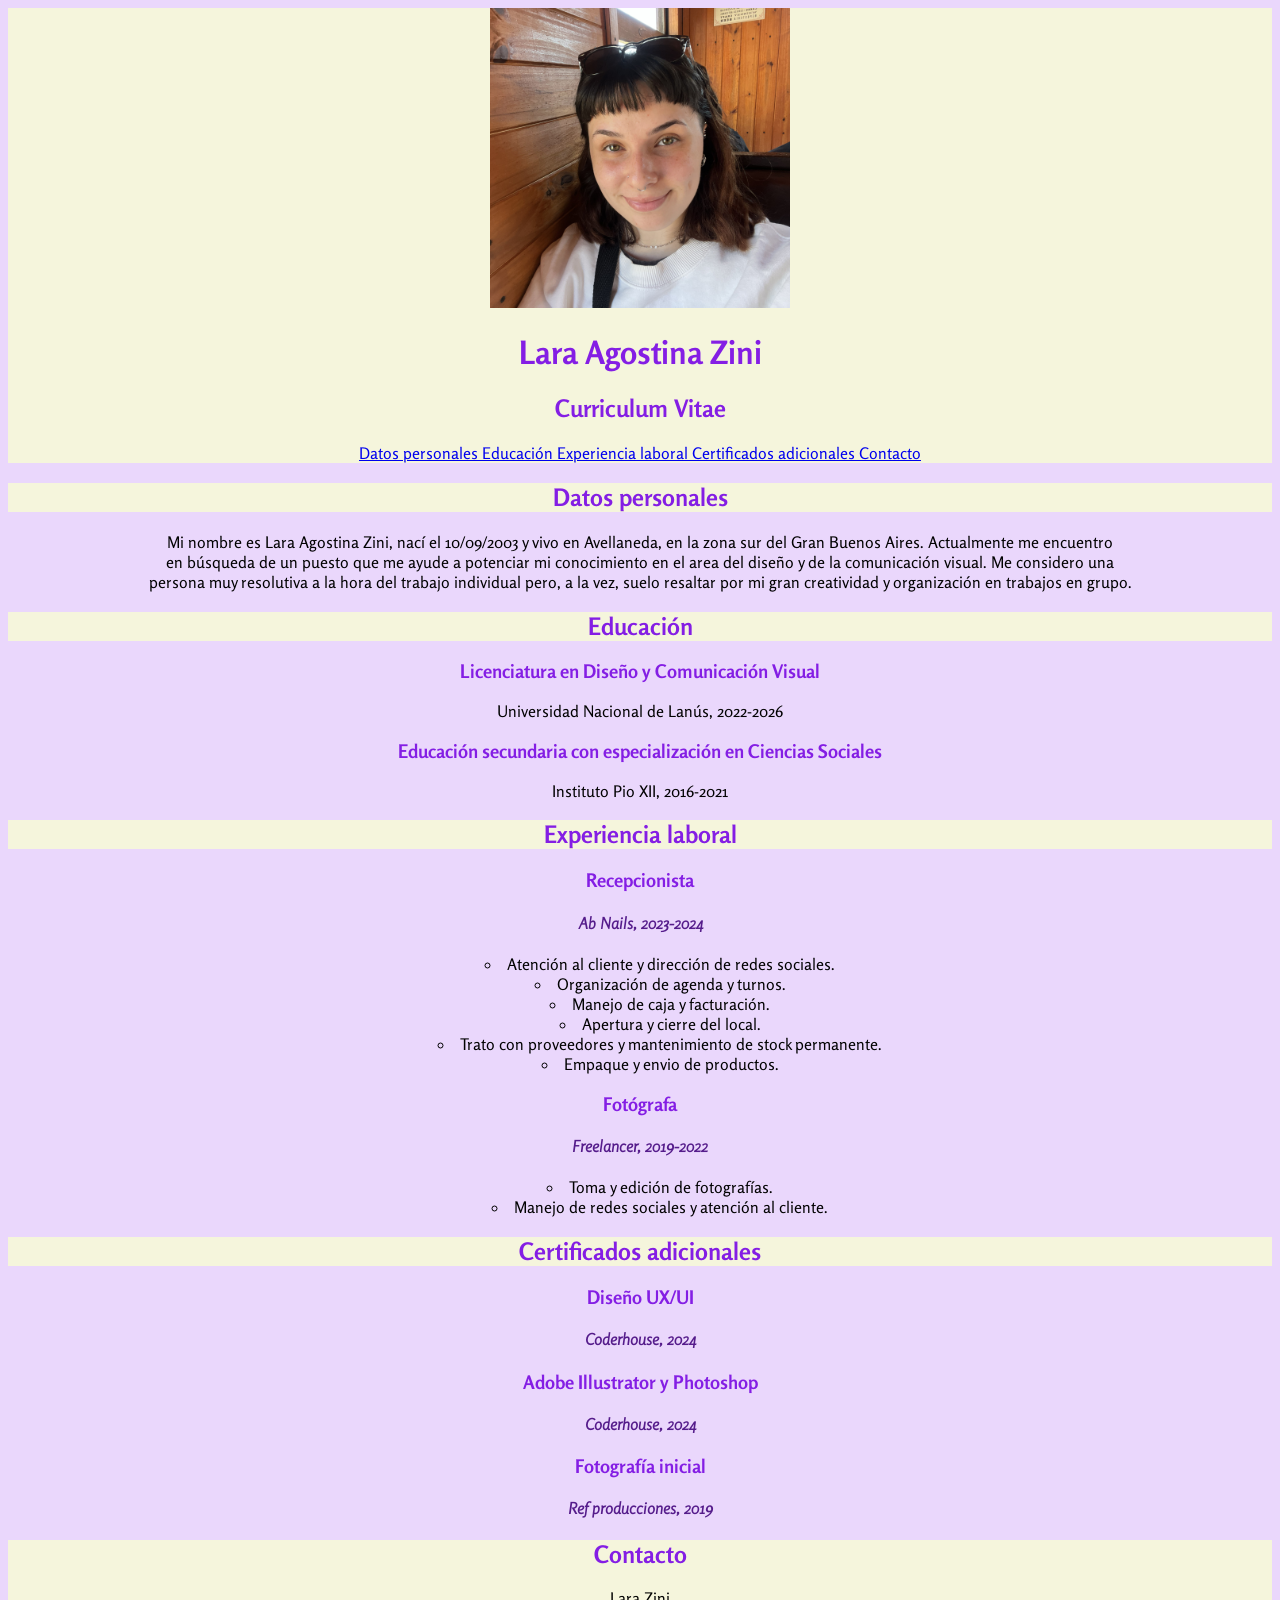
==== index.html @ 2034c4ea "prueba" ====
<!DOCTYPE html>
<html>

<head>
    <meta charset="utf-8" />
    <link href="estilos.css" rel="stylesheet">
    <title>ZiniLara_CV</title>
</head>

<body>
    <header>
        <img src="img/larazini-cv.jpg" alt="foto de Lara Zini" width="300" height="300" />
        <h1> Lara Agostina Zini </h1>
        <h2>Curriculum Vitae</h2>
        <nav>
            <a href="#"> Datos personales </a>
            <a href="#"> Educación </a>
            <a href="#"> Experiencia laboral </a>
            <a href="#"> Certificados adicionales </a>
            <a href="#"> Contacto </a>
        </nav>
    </header>

    <main>
        <section>
            <h2> Datos personales </h2>
            <p> Mi nombre es Lara Agostina Zini, nací el 10/09/2003 y vivo en Avellaneda, en la zona sur del Gran Buenos
                Aires. Actualmente me encuentro en búsqueda de un puesto que me ayude a potenciar mi conocimiento en el
                area del diseño y de la comunicación visual. Me considero una persona muy resolutiva a la hora del
                trabajo individual pero, a la vez, suelo resaltar por mi gran creatividad y organización en trabajos en
                grupo. </p>
        </section>

        <section>
            <h2> Educación </h2>
            <article>
                <h3> Licenciatura en Diseño y Comunicación Visual </h3>
                <p> Universidad Nacional de Lanús, 2022-2026 </p>
            </article>
            <article>
                <h3> Educación secundaria con especialización en Ciencias Sociales </h3>
                <p> Instituto Pio XII, 2016-2021 </p>
            </article>
        </section>

        <section>
            <h2> Experiencia laboral </h2>
            <article>
                <h3> Recepcionista </h3>
                <h4> Ab Nails, 2023-2024 </h4>
                <ul>
                    <li> Atención al cliente y dirección de redes sociales. </li>
                    <li> Organización de agenda y turnos.</li>
                    <li> Manejo de caja y facturación.</li>
                    <li>Apertura y cierre del local.</li>
                    <li>Trato con proveedores y mantenimiento de stock permanente.</li>
                    <li>Empaque y envio de productos.</li>
                </ul>
            </article>

            <article>
                <h3> Fotógrafa </h3>
                <h4> Freelancer, 2019-2022 </h4>
                <ul>
                    <li> Toma y edición de fotografías. </li>
                    <li> Manejo de redes sociales y atención al cliente. </li>
                </ul>
            </article>
        </section>
        <section>
            <h2>Certificados adicionales</h2>
            <article>
                <h3> Diseño UX/UI</h3>
                <h4>Coderhouse, 2024</h4>
            </article>
            <article>
                <h3>Adobe Illustrator y Photoshop</h3>
                <h4>Coderhouse, 2024</h4>
            </article>
            <article>
                <h3>Fotografía inicial</h3>
                <h4>Ref producciones, 2019</h4>
            </article>
        </section>
    </main>

    <footer>
        <h2> Contacto </h2>
        <p> Lara Zini </p>
    </footer>
</body>

</html>
---- estilos.css ----
@charset "utf-8";
/*css document*/

/*AJUSTES GENERALES*/
@font-face {
	font-family: 'rosario-reg';
    src: url(fonts/Rosario-Regular.otf);
    format: (otf);
    font-weight: normal;
    font-style: normal;
}

@font-face {
    font-family: 'rosario-bold';
    src: url(fonts/Rosario-Bold.otf);
    font-weight: bold;
    font-style: normal;
}

@font-face {
    font-family: 'rosario-lightitalic';
    src: url(fonts/Rosario-LightItalic.otf);
    font-weight: lighter;
    font-style: italic;
}

/*CARACTERISTICAS*/
body {
    background-color: rgb(234, 215, 252);
    font-family:'rosario-reg', sans-serif;
    text-align: center;
    text-wrap: balance;
    color:rgb(2, 2, 2);
}
h1, h2, h3{
    font-family: 'rosario-bold', sans-serif;
    color: rgb(132, 30, 228);
}

h4{
    font-family: 'rosario-lightitalic';
    color:rgb(85, 28, 139);
}

ul{list-style:circle;
    list-style-position:inside;
}

header, footer,h1,h2{
    background-color: beige;
}
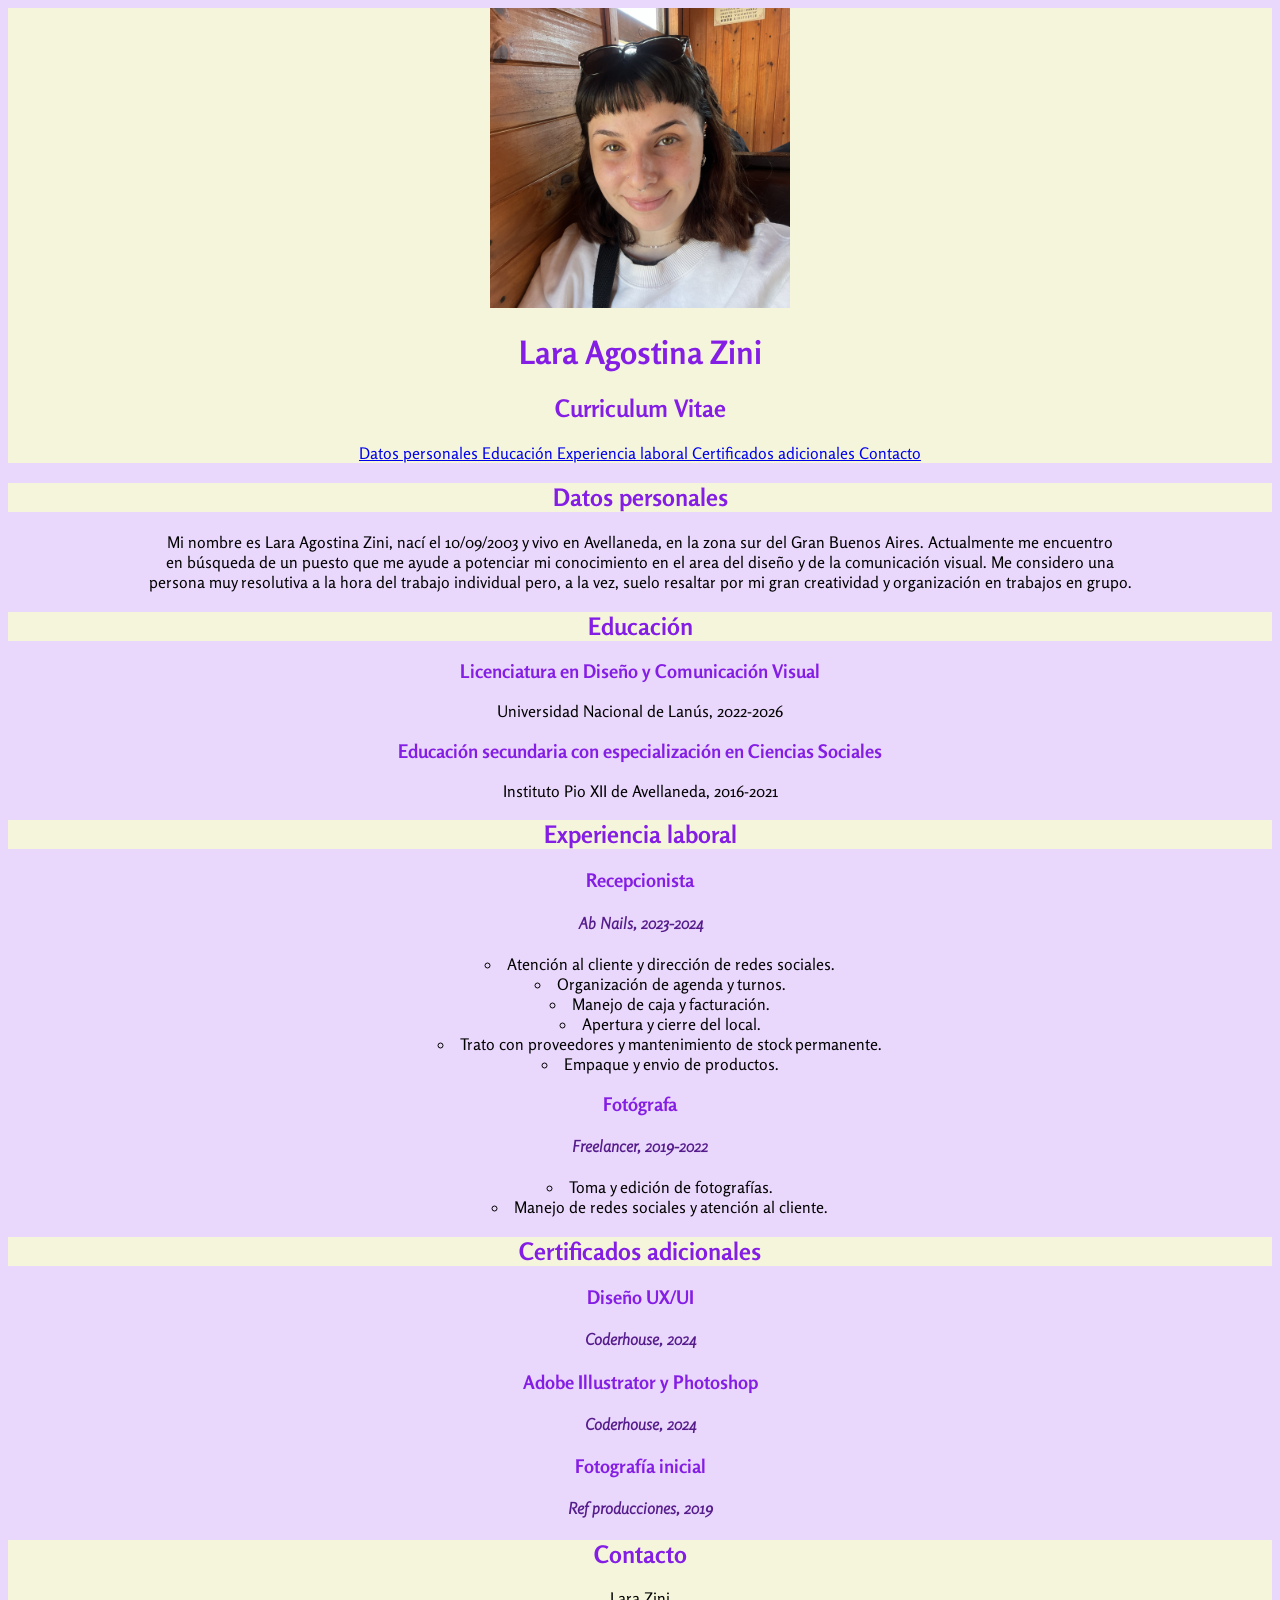
==== commit 4226dc82: "nombre de colegio" ====
--- a/index.html
+++ b/index.html
@@ -39,7 +39,7 @@
             </article>
             <article>
                 <h3> Educación secundaria con especialización en Ciencias Sociales </h3>
-                <p> Instituto Pio XII, 2016-2021 </p>
+                <p> Instituto Pio XII de Avellaneda, 2016-2021 </p>
             </article>
         </section>
 
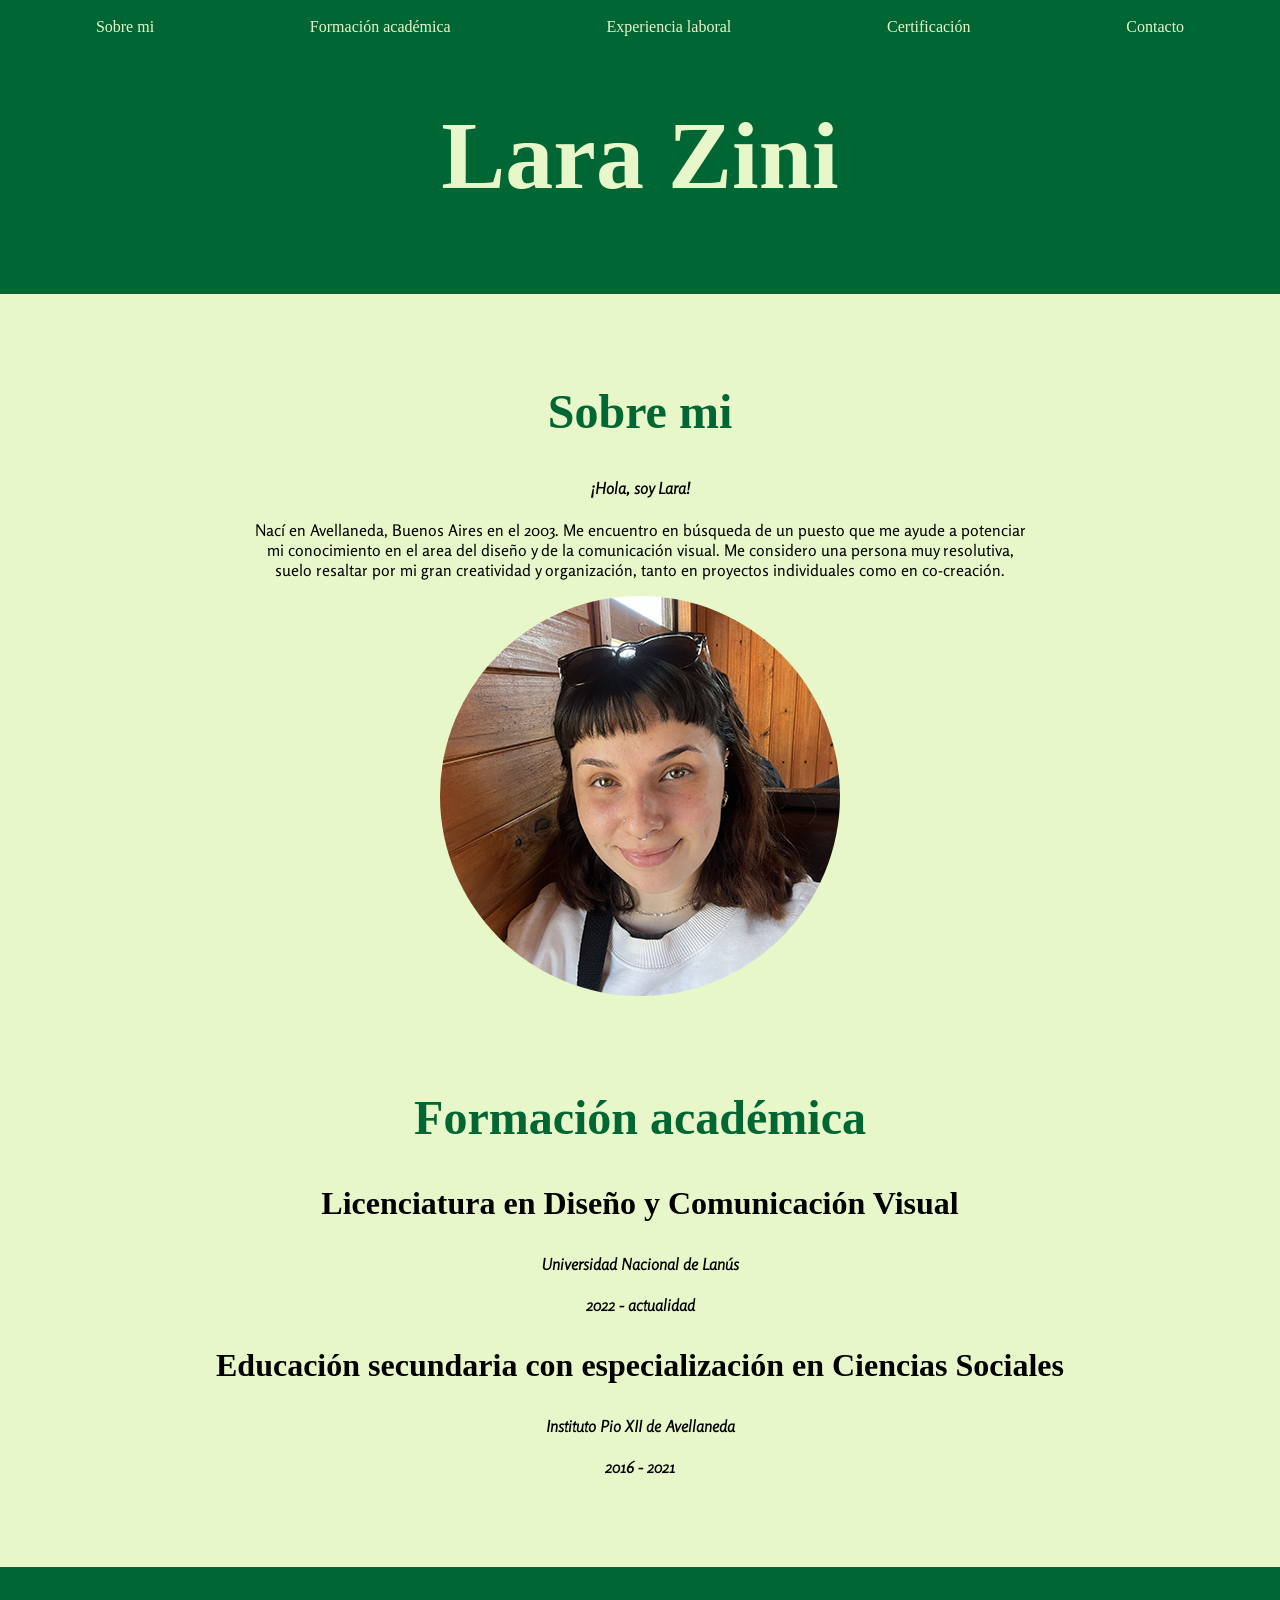
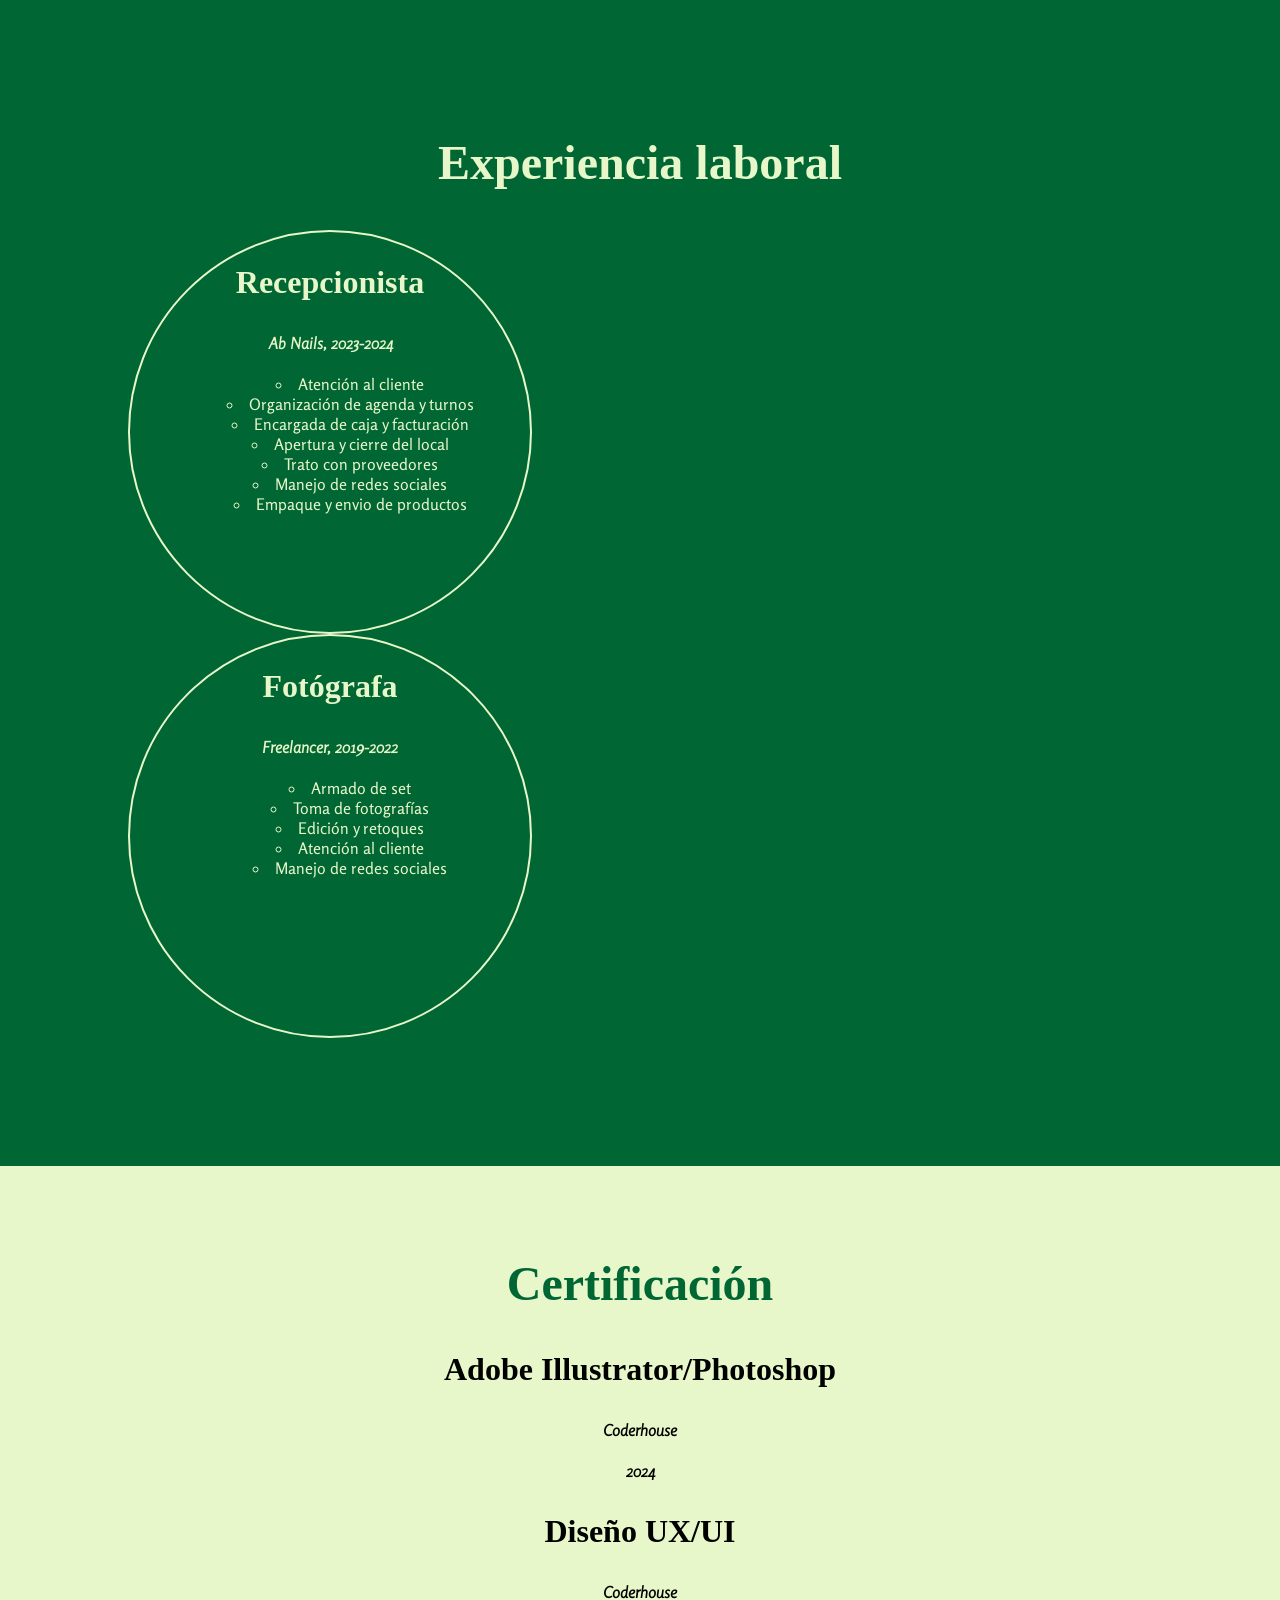
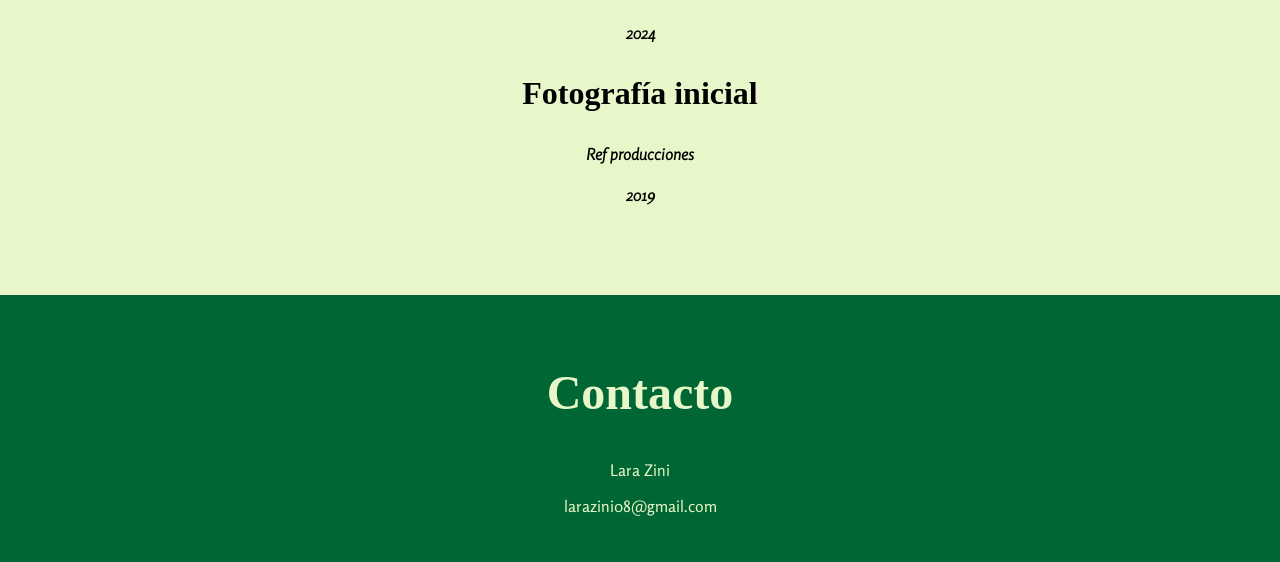
==== commit ecf7a75a: "Cambios preentrega" ====
--- a/index.html
+++ b/index.html
@@ -9,85 +9,101 @@
 
 <body>
     <header>
-        <img src="img/larazini-cv.jpg" alt="foto de Lara Zini" width="300" height="300" />
-        <h1> Lara Agostina Zini </h1>
-        <h2>Curriculum Vitae</h2>
         <nav>
-            <a href="#"> Datos personales </a>
-            <a href="#"> Educación </a>
-            <a href="#"> Experiencia laboral </a>
-            <a href="#"> Certificados adicionales </a>
-            <a href="#"> Contacto </a>
+            <a href="#sobre"> Sobre mi </a>
+            <a href="#formación"> Formación académica </a>
+            <a href="#experiencia"> Experiencia laboral </a>
+            <a href="#certificación"> Certificación </a>
+            <a href="#contacto"> Contacto </a>
         </nav>
+        <h1> Lara Zini </h1>
     </header>
 
     <main>
-        <section>
-            <h2> Datos personales </h2>
-            <p> Mi nombre es Lara Agostina Zini, nací el 10/09/2003 y vivo en Avellaneda, en la zona sur del Gran Buenos
-                Aires. Actualmente me encuentro en búsqueda de un puesto que me ayude a potenciar mi conocimiento en el
-                area del diseño y de la comunicación visual. Me considero una persona muy resolutiva a la hora del
-                trabajo individual pero, a la vez, suelo resaltar por mi gran creatividad y organización en trabajos en
-                grupo. </p>
+        <section id="sobre">
+            <h2> Sobre mi </h2>
+            <article>
+                <h4> ¡Hola, soy Lara! </h4>
+                <p> Nací en Avellaneda, Buenos Aires en el 2003.
+                    Me encuentro en búsqueda de un puesto que me ayude a potenciar mi conocimiento en el area del diseño
+                    y
+                    de la comunicación visual. Me considero una persona muy resolutiva, suelo resaltar por mi gran
+                    creatividad y organización, tanto en proyectos individuales como en co-creación.
+                </p>
+
+                <img src="img/larazini-cv.jpg" alt="foto de Lara Zini" width="400" height="400" />
+            </article>
+
         </section>
 
-        <section>
-            <h2> Educación </h2>
+        <section id="formación">
+            <h2> Formación académica </h2>
             <article>
                 <h3> Licenciatura en Diseño y Comunicación Visual </h3>
-                <p> Universidad Nacional de Lanús, 2022-2026 </p>
+                <h4> Universidad Nacional de Lanús</h4>
+                <h4>2022 - actualidad</h4>
             </article>
             <article>
                 <h3> Educación secundaria con especialización en Ciencias Sociales </h3>
-                <p> Instituto Pio XII de Avellaneda, 2016-2021 </p>
+                <h4> Instituto Pio XII de Avellaneda</h4>
+                <h4>2016 - 2021</h4>
             </article>
         </section>
 
-        <section>
+        <section id="experiencia">
             <h2> Experiencia laboral </h2>
-            <article>
+            
+            <article class="circulo">
                 <h3> Recepcionista </h3>
                 <h4> Ab Nails, 2023-2024 </h4>
                 <ul>
-                    <li> Atención al cliente y dirección de redes sociales. </li>
-                    <li> Organización de agenda y turnos.</li>
-                    <li> Manejo de caja y facturación.</li>
-                    <li>Apertura y cierre del local.</li>
-                    <li>Trato con proveedores y mantenimiento de stock permanente.</li>
-                    <li>Empaque y envio de productos.</li>
+                    <li> Atención al cliente</li>
+                    <li> Organización de agenda y turnos</li>
+                    <li> Encargada de caja y facturación</li>
+                    <li>Apertura y cierre del local</li>
+                    <li>Trato con proveedores</li>
+                    <li>Manejo de redes sociales</li>
+                    <li>Empaque y envio de productos</li>
                 </ul>
             </article>
 
-            <article>
+            <article class="circulo">
                 <h3> Fotógrafa </h3>
                 <h4> Freelancer, 2019-2022 </h4>
                 <ul>
-                    <li> Toma y edición de fotografías. </li>
-                    <li> Manejo de redes sociales y atención al cliente. </li>
+                    <li>Armado de set</li>
+                    <li>Toma de fotografías</li>
+                    <li>Edición y retoques</li>
+                    <li>Atención al cliente</li>
+                    <li>Manejo de redes sociales</li>
                 </ul>
             </article>
         </section>
-        <section>
-            <h2>Certificados adicionales</h2>
+        <section id="certificación">
+            <h2>Certificación</h2>
             <article>
-                <h3> Diseño UX/UI</h3>
-                <h4>Coderhouse, 2024</h4>
+                <h3>Adobe Illustrator/Photoshop</h3>
+                <h4>Coderhouse</h4>
+                <h4>2024</h4>
             </article>
             <article>
-                <h3>Adobe Illustrator y Photoshop</h3>
-                <h4>Coderhouse, 2024</h4>
+                <h3>Diseño UX/UI</h3>
+                <h4>Coderhouse</h4>
+                <h4>2024</h4>
             </article>
             <article>
                 <h3>Fotografía inicial</h3>
-                <h4>Ref producciones, 2019</h4>
+                <h4>Ref producciones</h4>
+                <h4>2019</h4>
             </article>
         </section>
     </main>
 
-    <footer>
+    <footer id="contacto">
         <h2> Contacto </h2>
         <p> Lara Zini </p>
+        <p> larazini08@gmail.com </p>
     </footer>
 </body>
 
-</html>
+</html>
--- a/estilos.css
+++ b/estilos.css
@@ -3,7 +3,7 @@
 
 /*AJUSTES GENERALES*/
 @font-face {
-	font-family: 'rosario-reg';
+    font-family: 'rosario-reg';
     src: url(fonts/Rosario-Regular.otf);
     format: (otf);
     font-weight: normal;
@@ -24,28 +24,118 @@
     font-style: italic;
 }
 
+@font-face {
+    font-family: 'bitcount-grid-simple';
+    src: url(fonts/BitcountGridSingle-Regular.ttf);
+    font-weight: normal;
+    font-style: normal;
+}
+
+
 /*CARACTERISTICAS*/
+
+html {
+    scroll-behavior: smooth;
+}
+
 body {
-    background-color: rgb(234, 215, 252);
-    font-family:'rosario-reg', sans-serif;
+    background-color: rgb(232, 247, 201);
+    font-family: 'rosario-reg', sans-serif;
     text-align: center;
     text-wrap: balance;
-    color:rgb(2, 2, 2);
-}
-h1, h2, h3{
-    font-family: 'rosario-bold', sans-serif;
-    color: rgb(132, 30, 228);
+    color: rgb(0, 0, 0);
+    margin: 0;
+    padding: 0%;
 }
 
-h4{
-    font-family: 'rosario-lightitalic';
-    color:rgb(85, 28, 139);
+header {
+    font-family: 'bitcount-grid-simple', serif;
+    background-color: rgb(0, 102, 51);
+    color: rgb(232, 247, 201);
+    padding: 2vh;
 }
 
-ul{list-style:circle;
-    list-style-position:inside;
+nav a {
+    text-decoration: none;
+    color: rgb(232, 247, 201);
 }
 
-header, footer,h1,h2{
-    background-color: beige;
+h1 {
+    font-size: 6rem;
 }
+
+h2 {
+    font-family: 'bitcount-grid-simple', serif;
+    font-size: 3rem;
+    color: rgb(0, 102, 51);
+}
+
+h3 {
+    font-family: 'bitcount-grid-simple', serif;
+    font-size: 2rem;
+    color: rgb(0, 0, 0);
+}
+
+h4 {
+    font-family: 'rosario-lightitalic', sans-serif;
+}
+
+ul {
+    list-style: circle;
+    list-style-position: inside;
+}
+
+
+nav {
+    display: flex;
+    justify-content: space-around;
+    flex-wrap: wrap;
+}
+
+img {
+    border-radius: 100%;
+
+}
+
+#sobre {
+    margin: 10vh;
+}
+
+#formación {
+    margin: 10vh;
+}
+
+
+#experiencia {
+    margin: 10vh 0vw;
+    color: rgb(232, 247, 201);
+    background-color: rgb(0, 102, 51);
+    padding: 10%;
+}
+
+#experiencia h2,
+#experiencia h3 {
+    color: rgb(232, 247, 201);
+}
+
+.circulo {
+    width: 400px;
+    height: 400px;
+    border: 2px solid rgb(232, 247, 201);
+    border-radius: 50%;
+}
+
+#certificación {
+    margin: 10vh;
+}
+
+
+footer {
+    background-color: rgb(0, 102, 51);
+    color: rgb(232, 247, 201);
+    padding: 30px;
+}
+
+footer h2 {
+    color: rgb(232, 247, 201);
+}
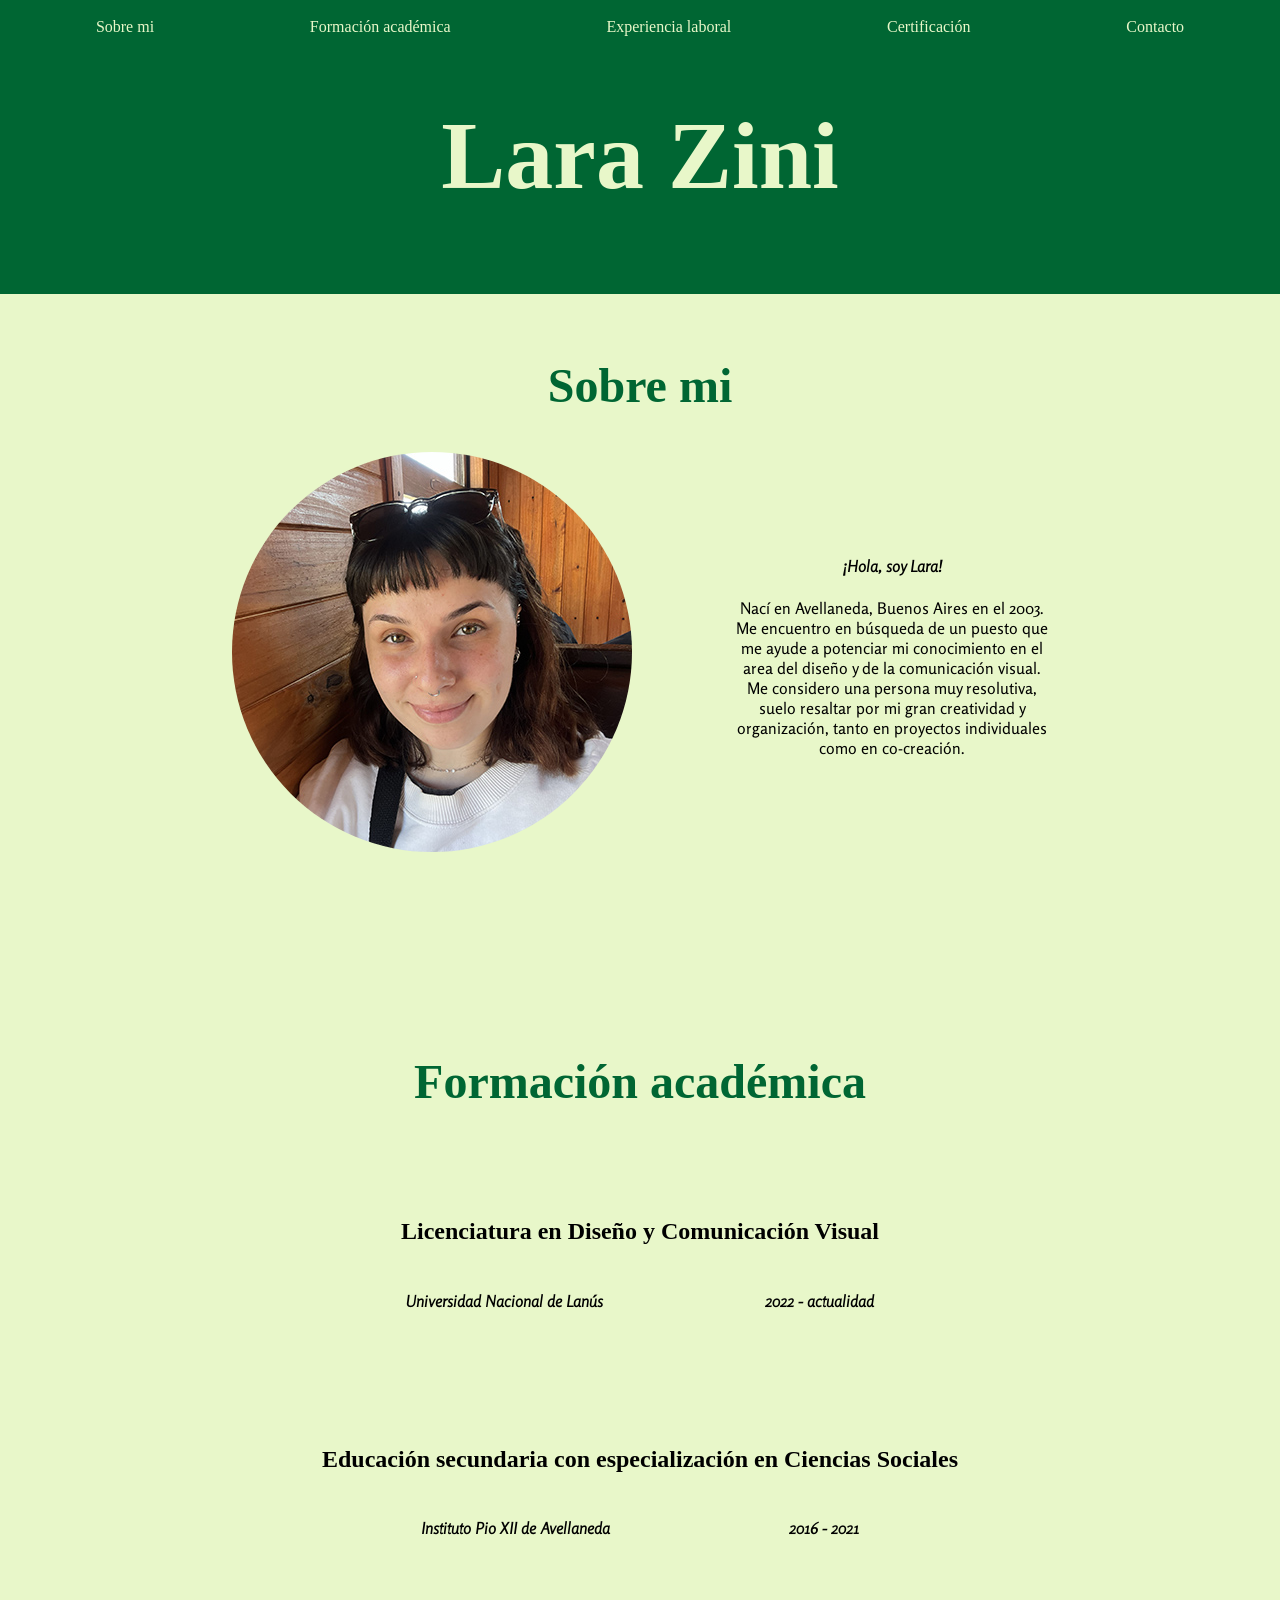
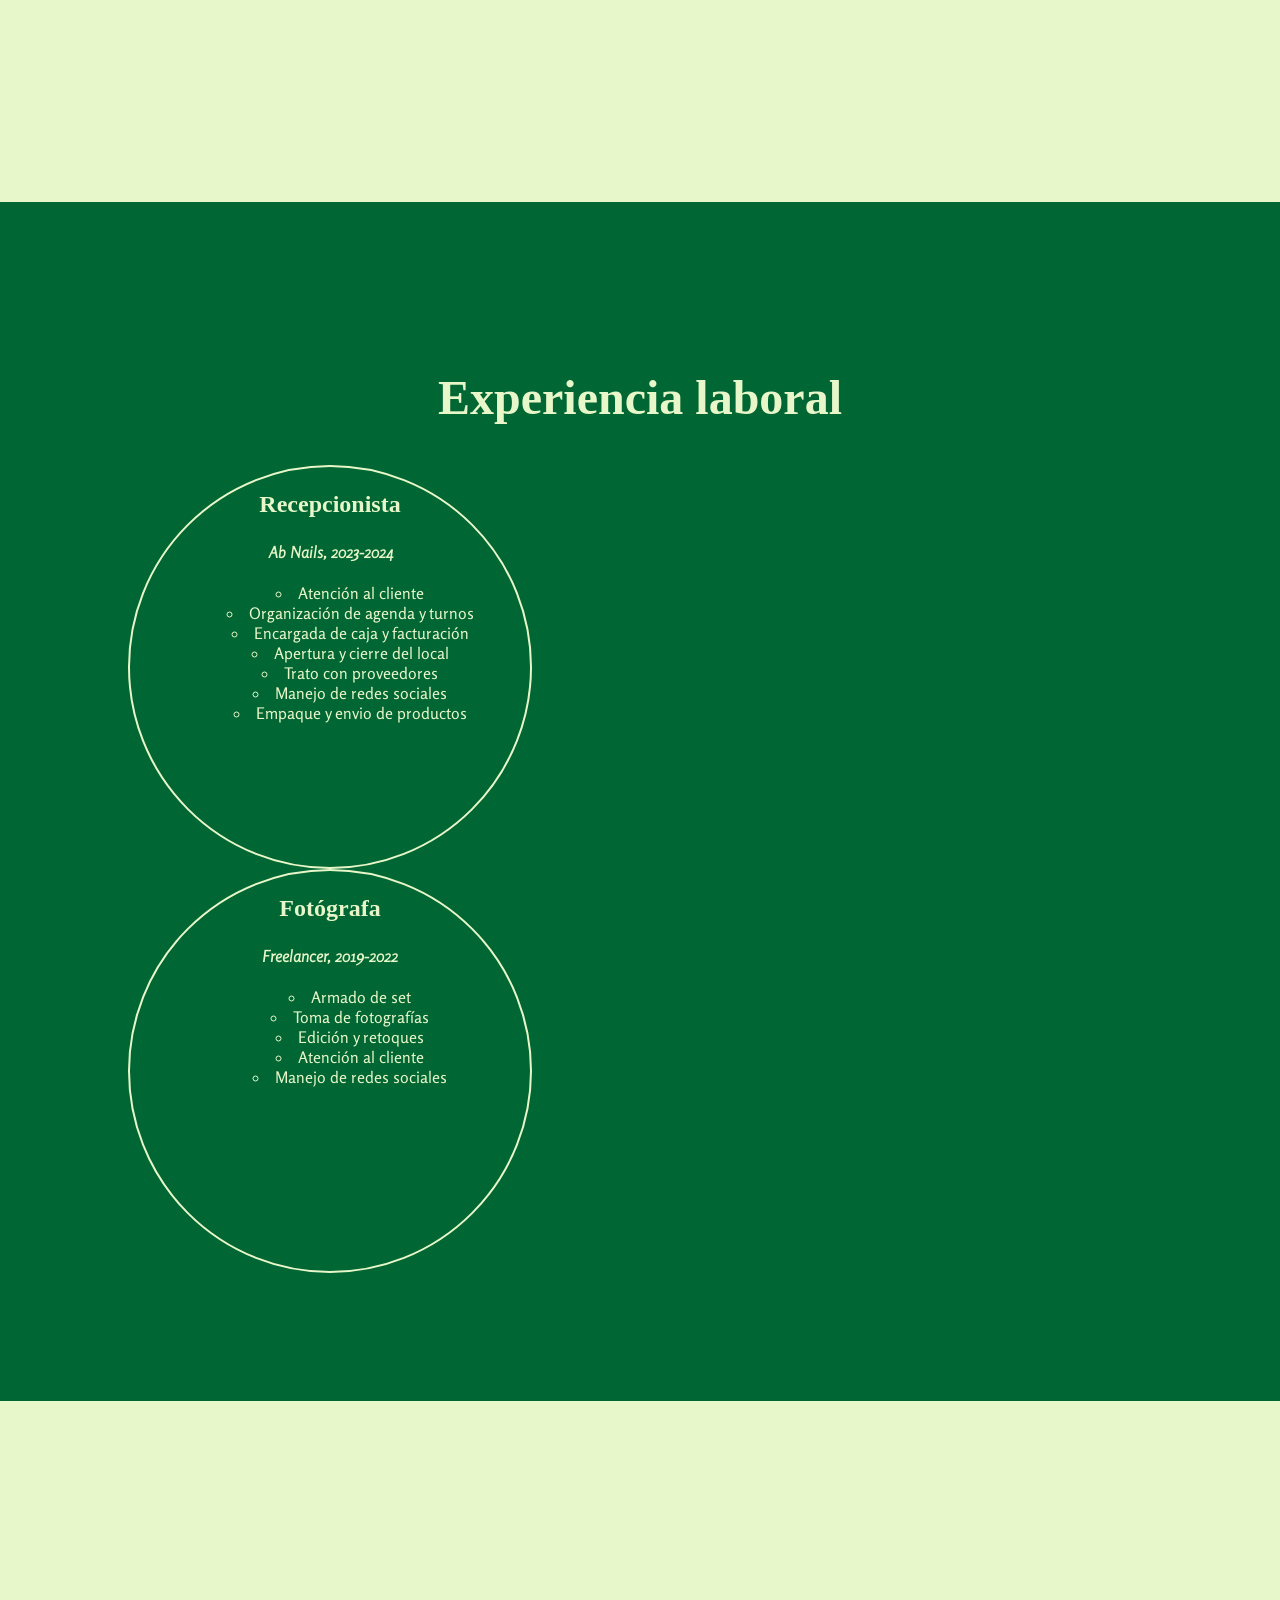
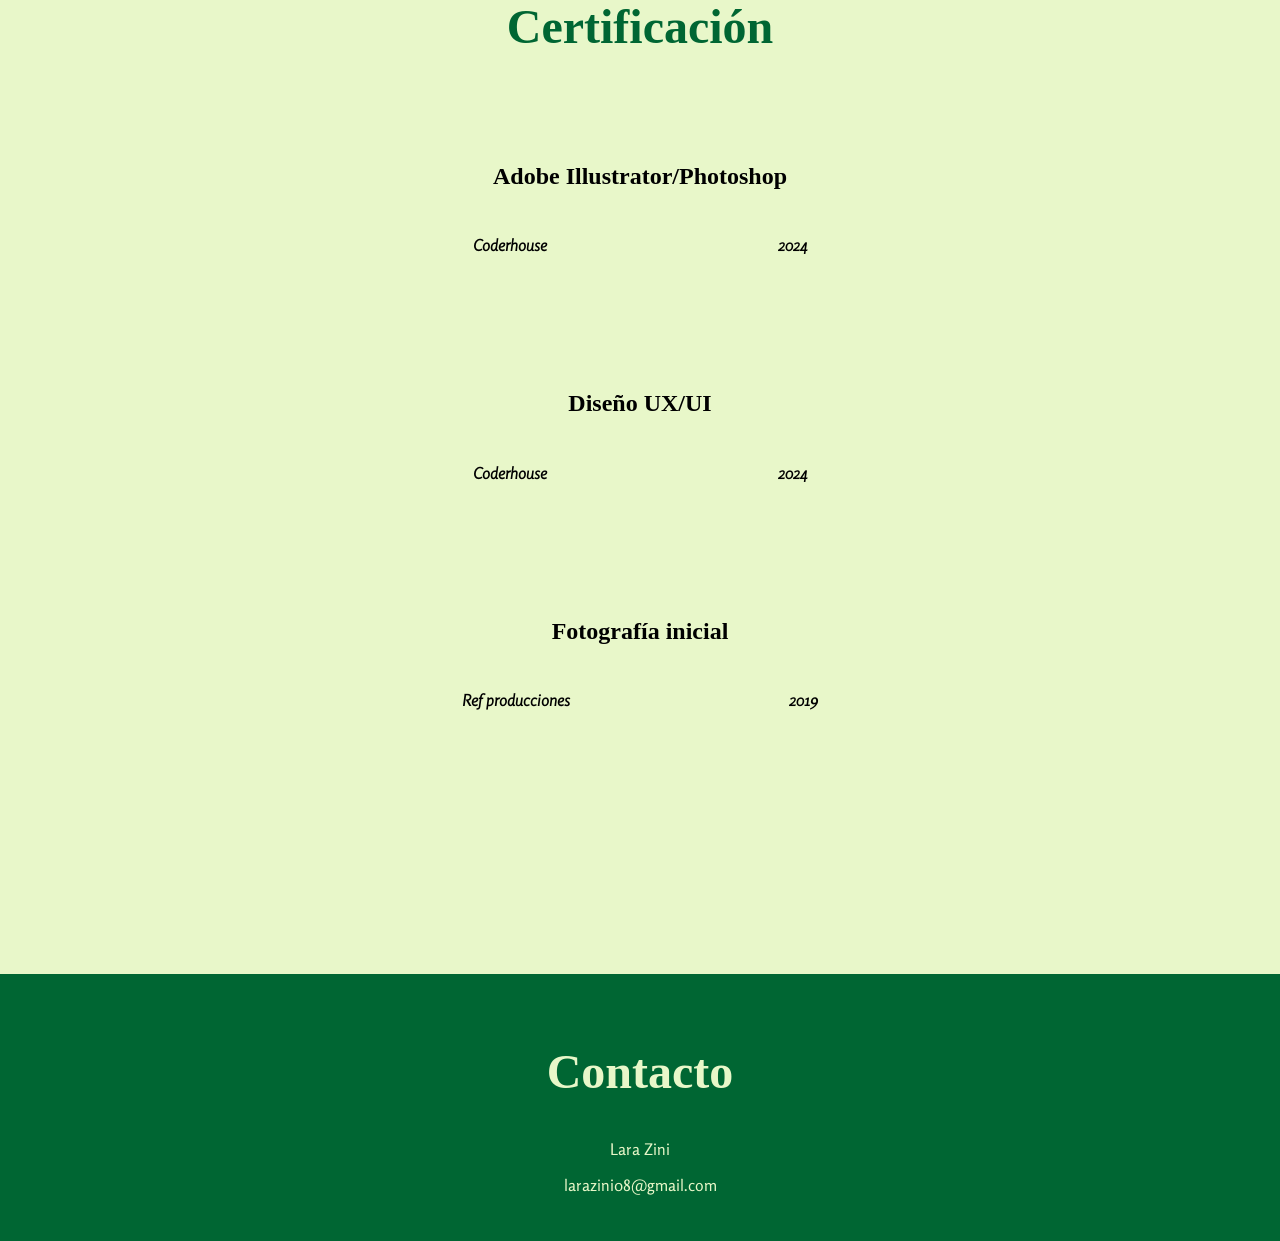
==== commit 69f52f58: "estructura flexbox" ====
--- a/index.html
+++ b/index.html
@@ -20,9 +20,14 @@
     </header>
 
     <main>
+        <h2> Sobre mi </h2>
         <section id="sobre">
-            <h2> Sobre mi </h2>
-            <article>
+            <article id="s1">
+                <img src="img/larazini-cv.jpg" alt="foto de Lara Zini" width="400" height="400" />
+            </article>
+
+            <article id="s2">
+
                 <h4> ¡Hola, soy Lara! </h4>
                 <p> Nací en Avellaneda, Buenos Aires en el 2003.
                     Me encuentro en búsqueda de un puesto que me ayude a potenciar mi conocimiento en el area del diseño
@@ -30,8 +35,6 @@
                     de la comunicación visual. Me considero una persona muy resolutiva, suelo resaltar por mi gran
                     creatividad y organización, tanto en proyectos individuales como en co-creación.
                 </p>
-
-                <img src="img/larazini-cv.jpg" alt="foto de Lara Zini" width="400" height="400" />
             </article>
 
         </section>
@@ -40,19 +43,24 @@
             <h2> Formación académica </h2>
             <article>
                 <h3> Licenciatura en Diseño y Comunicación Visual </h3>
-                <h4> Universidad Nacional de Lanús</h4>
-                <h4>2022 - actualidad</h4>
+                <div id="f1">
+                    <h4> Universidad Nacional de Lanús</h4>
+                    <h4>2022 - actualidad</h4>
+                </div>
+
             </article>
             <article>
                 <h3> Educación secundaria con especialización en Ciencias Sociales </h3>
-                <h4> Instituto Pio XII de Avellaneda</h4>
-                <h4>2016 - 2021</h4>
+                <div id="f2">
+                    <h4> Instituto Pio XII de Avellaneda</h4>
+                    <h4>2016 - 2021</h4>
+                </div>
             </article>
         </section>
 
         <section id="experiencia">
             <h2> Experiencia laboral </h2>
-            
+
             <article class="circulo">
                 <h3> Recepcionista </h3>
                 <h4> Ab Nails, 2023-2024 </h4>
@@ -83,18 +91,24 @@
             <h2>Certificación</h2>
             <article>
                 <h3>Adobe Illustrator/Photoshop</h3>
-                <h4>Coderhouse</h4>
-                <h4>2024</h4>
+                <div>
+                    <h4>Coderhouse</h4>
+                    <h4>2024</h4>
+                </div>
             </article>
             <article>
                 <h3>Diseño UX/UI</h3>
-                <h4>Coderhouse</h4>
-                <h4>2024</h4>
+                <div>
+                    <h4>Coderhouse</h4>
+                    <h4>2024</h4>
+                </div>
             </article>
             <article>
                 <h3>Fotografía inicial</h3>
-                <h4>Ref producciones</h4>
-                <h4>2019</h4>
+                <div>
+                    <h4>Ref producciones</h4>
+                    <h4>2019</h4>
+                </div>
             </article>
         </section>
     </main>
--- a/estilos.css
+++ b/estilos.css
@@ -60,6 +60,10 @@
     color: rgb(232, 247, 201);
 }
 
+main {
+    margin: 5% 0;
+}
+
 h1 {
     font-size: 6rem;
 }
@@ -72,7 +76,7 @@
 
 h3 {
     font-family: 'bitcount-grid-simple', serif;
-    font-size: 2rem;
+    font-size: 1.5rem;
     color: rgb(0, 0, 0);
 }
 
@@ -98,13 +102,39 @@
 }
 
 #sobre {
-    margin: 10vh;
+    margin: 0 10% 10% 10%;
+    display: flex;
+    align-items: center;
+    justify-content: space-evenly;
+    flex-wrap: wrap;
+    align-content: center;
+}
+
+#s2 {
+    width: 312px;
 }
 
 #formación {
-    margin: 10vh;
+    margin: 22vh;
 }
 
+#formación article {
+    padding: 5vh;
+}
+
+#f1 {
+    display: flex;
+    justify-content: space-evenly;
+    align-content: flex-start;
+    flex-wrap: wrap;
+}
+
+#f2 {
+    display: flex;
+    justify-content: space-evenly;
+    align-content: flex-start;
+    flex-wrap: wrap;
+}
 
 #experiencia {
     margin: 10vh 0vw;
@@ -126,7 +156,18 @@
 }
 
 #certificación {
-    margin: 10vh;
+    margin: 22vh;
+}
+
+#certificación article {
+    padding: 5vh;
+}
+
+#certificación div {
+    display: flex;
+    justify-content: space-evenly;
+    align-content: flex-start;
+    flex-wrap: wrap;
 }
 
 
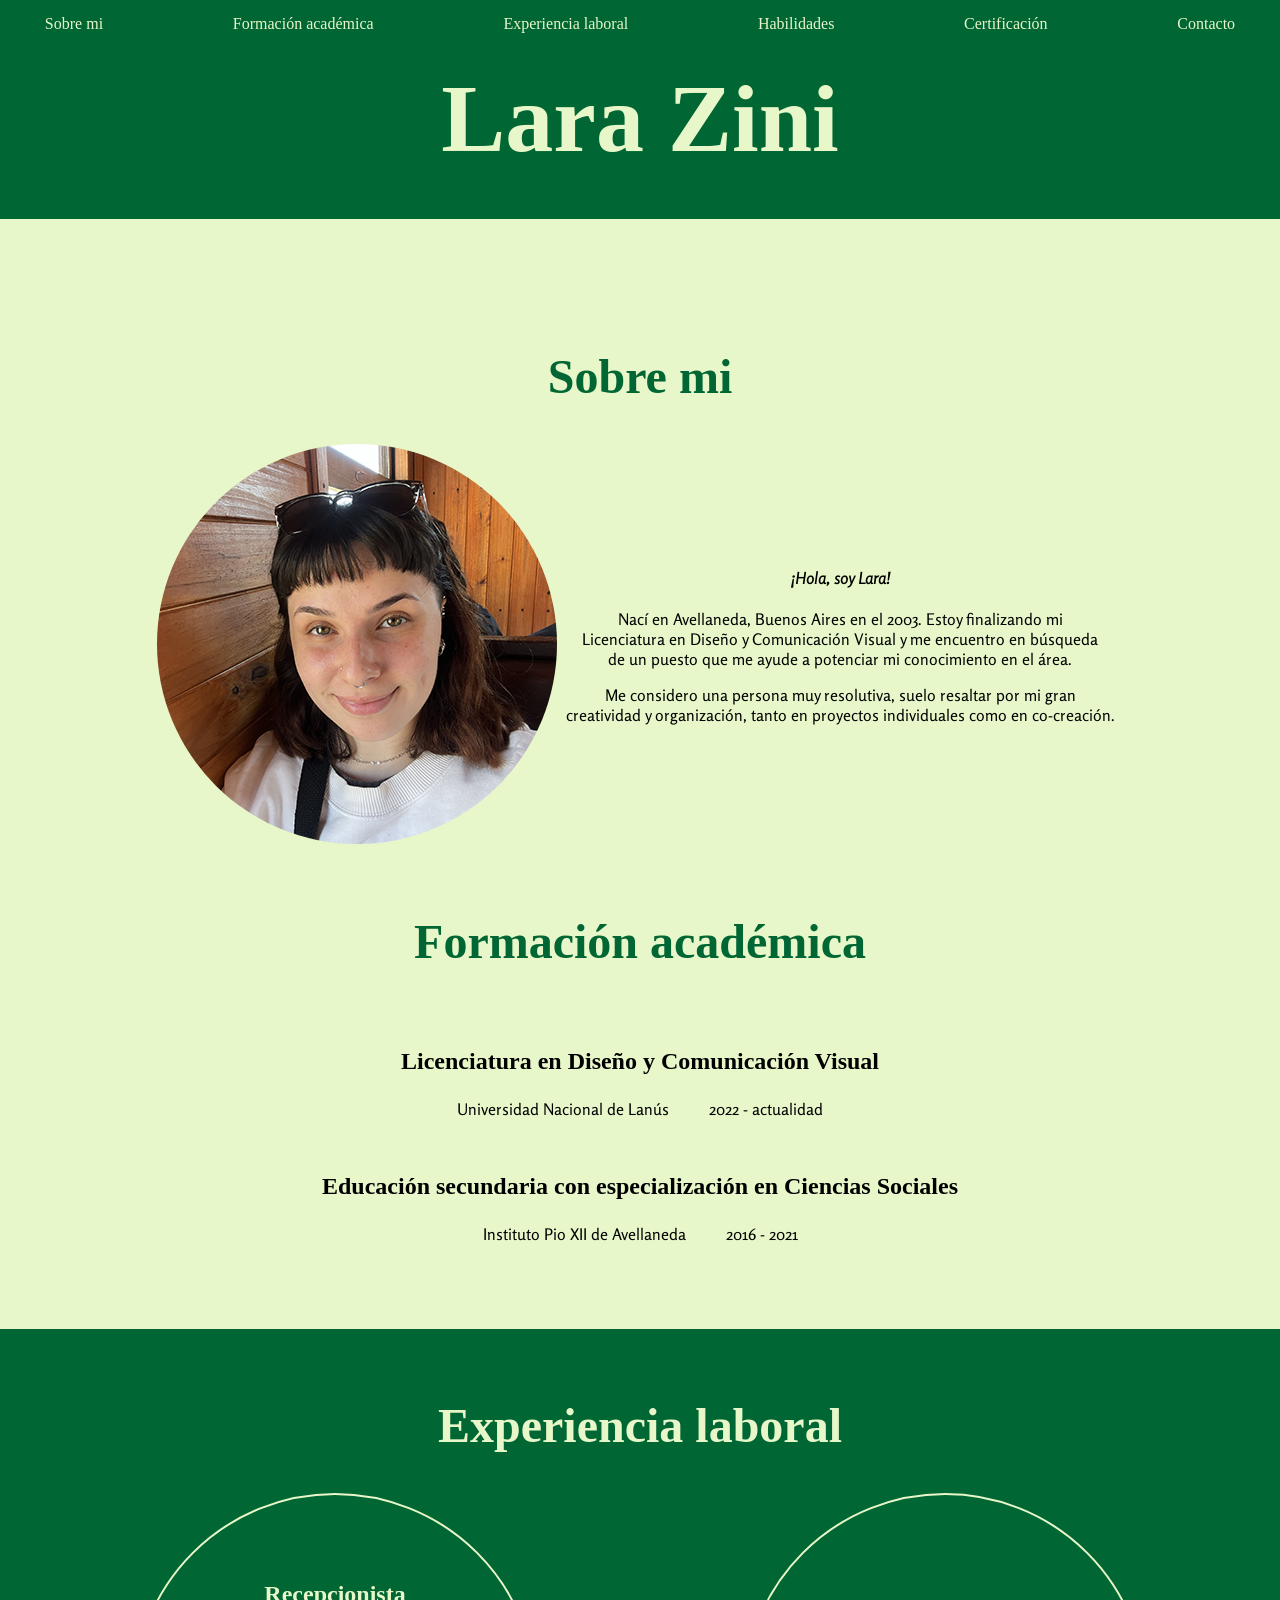
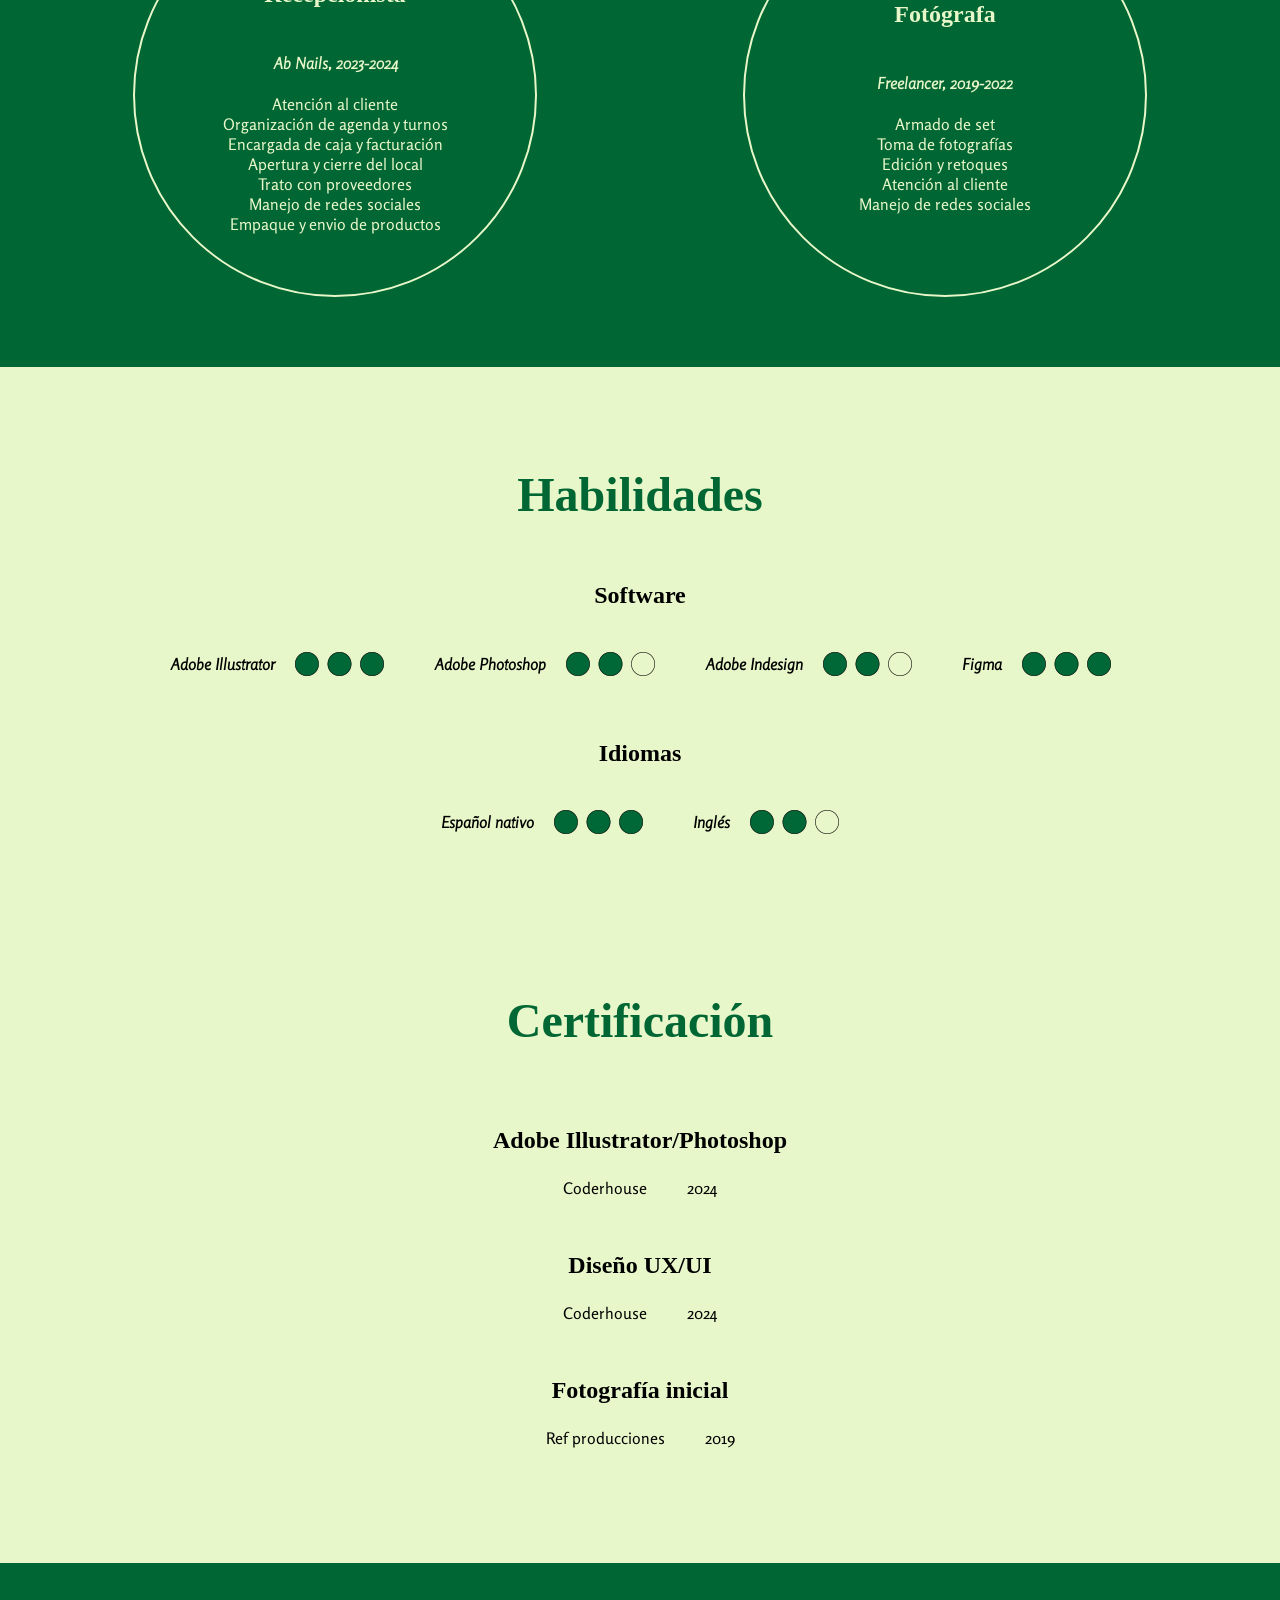
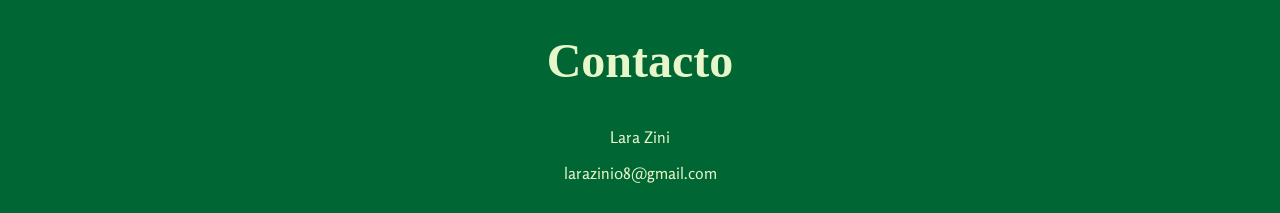
==== commit fb5c6f73: "entrega" ====
--- a/index.html
+++ b/index.html
@@ -5,6 +5,7 @@
     <meta charset="utf-8" />
     <link href="estilos.css" rel="stylesheet">
     <title>ZiniLara_CV</title>
+    <link rel="icon" type="image/x-icon" href="img/favicon.ico">
 </head>
 
 <body>
@@ -13,6 +14,7 @@
             <a href="#sobre"> Sobre mi </a>
             <a href="#formación"> Formación académica </a>
             <a href="#experiencia"> Experiencia laboral </a>
+            <a href="#habilidades">Habilidades</a>
             <a href="#certificación"> Certificación </a>
             <a href="#contacto"> Contacto </a>
         </nav>
@@ -20,95 +22,139 @@
     </header>
 
     <main>
-        <h2> Sobre mi </h2>
         <section id="sobre">
-            <article id="s1">
-                <img src="img/larazini-cv.jpg" alt="foto de Lara Zini" width="400" height="400" />
-            </article>
-
-            <article id="s2">
-
-                <h4> ¡Hola, soy Lara! </h4>
-                <p> Nací en Avellaneda, Buenos Aires en el 2003.
-                    Me encuentro en búsqueda de un puesto que me ayude a potenciar mi conocimiento en el area del diseño
-                    y
-                    de la comunicación visual. Me considero una persona muy resolutiva, suelo resaltar por mi gran
-                    creatividad y organización, tanto en proyectos individuales como en co-creación.
-                </p>
-            </article>
-
+            <h2> Sobre mi </h2>
+            <div>
+                <img src="img/larazini-cv.jpg" alt="foto de Lara Zini" width="400px" height="400px" />
+                <article>
+                    <h4> ¡Hola, soy Lara! </h4>
+                    <p> Nací en Avellaneda, Buenos Aires en el 2003. Estoy finalizando mi Licenciatura en Diseño y
+                        Comunicación Visual y me encuentro en búsqueda de un puesto que me ayude a potenciar mi
+                        conocimiento en el área.
+                    </p>
+                    <p>
+                        Me considero una persona muy resolutiva, suelo resaltar por mi gran creatividad y organización,
+                        tanto en proyectos individuales como en co-creación.
+                    </p>
+                </article>
+            </div>
         </section>
 
         <section id="formación">
             <h2> Formación académica </h2>
-            <article>
-                <h3> Licenciatura en Diseño y Comunicación Visual </h3>
-                <div id="f1">
-                    <h4> Universidad Nacional de Lanús</h4>
-                    <h4>2022 - actualidad</h4>
-                </div>
+            <div>
+                <article>
+                    <h3> Licenciatura en Diseño y Comunicación Visual </h3>
+                    <ul class="lista-espaciada">
+                        <li> Universidad Nacional de Lanús</li>
+                        <li>2022 - actualidad</li>
+                    </ul>
 
-            </article>
-            <article>
-                <h3> Educación secundaria con especialización en Ciencias Sociales </h3>
-                <div id="f2">
-                    <h4> Instituto Pio XII de Avellaneda</h4>
-                    <h4>2016 - 2021</h4>
-                </div>
-            </article>
+                </article>
+                <article>
+                    <h3> Educación secundaria con especialización en Ciencias Sociales </h3>
+                    <ul class="lista-espaciada">
+                        <li> Instituto Pio XII de Avellaneda</li>
+                        <li>2016 - 2021</li>
+                    </ul>
+                </article>
+            </div>
         </section>
 
         <section id="experiencia">
             <h2> Experiencia laboral </h2>
+            <div>
+                <article class="circulo">
+                    <h3> Recepcionista </h3>
+                    <h4> Ab Nails, 2023-2024 </h4>
+                    <ul>
+                        <li> Atención al cliente</li>
+                        <li> Organización de agenda y turnos</li>
+                        <li> Encargada de caja y facturación</li>
+                        <li>Apertura y cierre del local</li>
+                        <li>Trato con proveedores</li>
+                        <li>Manejo de redes sociales</li>
+                        <li>Empaque y envio de productos</li>
+                    </ul>
+                </article>
 
-            <article class="circulo">
-                <h3> Recepcionista </h3>
-                <h4> Ab Nails, 2023-2024 </h4>
-                <ul>
-                    <li> Atención al cliente</li>
-                    <li> Organización de agenda y turnos</li>
-                    <li> Encargada de caja y facturación</li>
-                    <li>Apertura y cierre del local</li>
-                    <li>Trato con proveedores</li>
-                    <li>Manejo de redes sociales</li>
-                    <li>Empaque y envio de productos</li>
-                </ul>
-            </article>
+                <article class="circulo">
+                    <h3> Fotógrafa </h3>
+                    <h4> Freelancer, 2019-2022 </h4>
+                    <ul>
+                        <li>Armado de set</li>
+                        <li>Toma de fotografías</li>
+                        <li>Edición y retoques</li>
+                        <li>Atención al cliente</li>
+                        <li>Manejo de redes sociales</li>
+                    </ul>
+                </article>
+            </div>
+        </section>
 
-            <article class="circulo">
-                <h3> Fotógrafa </h3>
-                <h4> Freelancer, 2019-2022 </h4>
-                <ul>
-                    <li>Armado de set</li>
-                    <li>Toma de fotografías</li>
-                    <li>Edición y retoques</li>
-                    <li>Atención al cliente</li>
-                    <li>Manejo de redes sociales</li>
-                </ul>
-            </article>
+        <section id="habilidades">
+            <h2> Habilidades </h2>
+            <h3>Software</h3>
+            <div>
+                <article>
+                    <h4>Adobe Illustrator</h4>
+                    <img class="porcentaje" src="img/habilidades-1.png" alt="Nivel alto de manejo" width="89px"
+                        height="24px" />
+                </article>
+                <article>
+                    <h4>Adobe Photoshop</h4>
+                    <img class="porcentaje" src="img/habilidades-2.png" alt="Nivel alto de manejo" width="89px"
+                        height="24px" />
+                </article>
+                <article>
+                    <h4>Adobe Indesign</h4>
+                    <img class="porcentaje" src="img/habilidades-2.png" alt="Nivel alto de manejo" width="89px"
+                        height="24px" />
+                </article>
+                <article>
+                    <h4>Figma</h4>
+                    <img class="porcentaje" src="img/habilidades-1.png" alt="Nivel alto de manejo" width="89px"
+                        height="24px" />
+                </article>
+            </div>
+
+            <h3>Idiomas</h3>
+            <div>
+                <article>
+                    <h4>Español nativo</h4>
+                    <img class="porcentaje" src="img/habilidades-1.png" alt="Nivel alto de manejo" width="89px"
+                        height="24px" />
+                </article>
+                <article>
+                    <h4>Inglés</h4>
+                    <img class="porcentaje" src="img/habilidades-2.png" alt="Nivel alto de manejo" width="89px"
+                        height="24px" />
+                </article>
+            </div>
         </section>
+
         <section id="certificación">
             <h2>Certificación</h2>
             <article>
                 <h3>Adobe Illustrator/Photoshop</h3>
-                <div>
-                    <h4>Coderhouse</h4>
-                    <h4>2024</h4>
-                </div>
+                <ul class="lista-espaciada">
+                    <li>Coderhouse</li>
+                    <li>2024</li>
+                </ul>
             </article>
             <article>
                 <h3>Diseño UX/UI</h3>
-                <div>
-                    <h4>Coderhouse</h4>
-                    <h4>2024</h4>
-                </div>
+                <ul class="lista-espaciada">
+                    <li>Coderhouse</li>
+                    <li>2024</li>
+                </ul>
             </article>
             <article>
                 <h3>Fotografía inicial</h3>
-                <div>
-                    <h4>Ref producciones</h4>
-                    <h4>2019</h4>
-                </div>
+                <ul class="lista-espaciada">
+                    <li>Ref producciones</li>
+                    <li>2019</li>
+                </ul>
             </article>
         </section>
     </main>
@@ -116,7 +162,7 @@
     <footer id="contacto">
         <h2> Contacto </h2>
         <p> Lara Zini </p>
-        <p> larazini08@gmail.com </p>
+        <a href="#"> larazini08@gmail.com </a>
     </footer>
 </body>
 
--- a/estilos.css
+++ b/estilos.css
@@ -5,7 +5,6 @@
 @font-face {
     font-family: 'rosario-reg';
     src: url(fonts/Rosario-Regular.otf);
-    format: (otf);
     font-weight: normal;
     font-style: normal;
 }
@@ -33,10 +32,6 @@
 
 
 /*CARACTERISTICAS*/
-
-html {
-    scroll-behavior: smooth;
-}
 
 body {
     background-color: rgb(232, 247, 201);
@@ -52,7 +47,7 @@
     font-family: 'bitcount-grid-simple', serif;
     background-color: rgb(0, 102, 51);
     color: rgb(232, 247, 201);
-    padding: 2vh;
+    padding: 15px;
 }
 
 nav a {
@@ -60,12 +55,9 @@
     color: rgb(232, 247, 201);
 }
 
-main {
-    margin: 5% 0;
-}
-
 h1 {
     font-size: 6rem;
+    margin: 30px;
 }
 
 h2 {
@@ -84,68 +76,82 @@
     font-family: 'rosario-lightitalic', sans-serif;
 }
 
-ul {
-    list-style: circle;
-    list-style-position: inside;
-}
-
-
 nav {
     display: flex;
     justify-content: space-around;
     flex-wrap: wrap;
+    row-gap: 30px;
+    column-gap: 70px;
+}
+
+main {
+    padding: 60px 0;
+}
+
+
+#sobre {
+    margin: 70px;
+}
+
+#sobre article {
+    max-width: 567px;
 }
 
 img {
     border-radius: 100%;
-
-}
-
-#sobre {
-    margin: 0 10% 10% 10%;
-    display: flex;
-    align-items: center;
-    justify-content: space-evenly;
-    flex-wrap: wrap;
-    align-content: center;
-}
-
-#s2 {
-    width: 312px;
-}
+}
+
+#sobre div {
+    display: flex;
+    align-items: center;
+    justify-content: center;
+    flex-wrap: wrap;
+    align-content: center;
+}
+
 
 #formación {
-    margin: 22vh;
+    margin: 70px;
+}
+
+#formación div {
+    display: flex;
+    flex-direction: column;
+    align-items: center;
+    justify-content: center;
+    flex-wrap: wrap;
+    align-content: center;
 }
 
 #formación article {
-    padding: 5vh;
-}
-
-#f1 {
-    display: flex;
-    justify-content: space-evenly;
-    align-content: flex-start;
-    flex-wrap: wrap;
-}
-
-#f2 {
-    display: flex;
-    justify-content: space-evenly;
-    align-content: flex-start;
-    flex-wrap: wrap;
+    padding: 15px;
+}
+
+.lista-espaciada {
+    display: flex;
+    justify-content: center;
+    flex-wrap: wrap;
+    column-gap: 40px;
+    row-gap: 10px;
 }
 
 #experiencia {
-    margin: 10vh 0vw;
     color: rgb(232, 247, 201);
     background-color: rgb(0, 102, 51);
-    padding: 10%;
+    padding: 30px 50px 70px 50px;
 }
 
 #experiencia h2,
 #experiencia h3 {
     color: rgb(232, 247, 201);
+}
+
+#experiencia div {
+    display: flex;
+    justify-content: space-around;
+    flex-wrap: wrap;
+    align-content: center;
+    gap: 40px;
 }
 
 .circulo {
@@ -153,21 +159,52 @@
     height: 400px;
     border: 2px solid rgb(232, 247, 201);
     border-radius: 50%;
+    display: flex;
+    flex-direction: column;
+    justify-content: center;
+    align-items: center;
+}
+
+ul {
+    list-style: none;
+    margin: 0;
+    padding: 0;
+}
+
+#habilidades {
+    padding: 60px;
+}
+
+#habilidades h3 {
+    padding: 20px 0 0 0;
+}
+
+#habilidades div {
+    display: flex;
+    justify-content: center;
+    flex-wrap: wrap;
+    align-content: center;
+    column-gap: 50px;
+    row-gap: 15px;
+}
+
+#habilidades article {
+    display: flex;
+    justify-content: center;
+    align-items: center;
+    gap: 20px;
+}
+
+.porcentaje {
+    border-radius: 0%;
 }
 
 #certificación {
-    margin: 22vh;
+    padding: 40px;
 }
 
 #certificación article {
-    padding: 5vh;
-}
-
-#certificación div {
-    display: flex;
-    justify-content: space-evenly;
-    align-content: flex-start;
-    flex-wrap: wrap;
+    padding: 15px;
 }
 
 
@@ -177,6 +214,8 @@
     padding: 30px;
 }
 
-footer h2 {
-    color: rgb(232, 247, 201);
+footer h2,
+footer a {
+    color: rgb(232, 247, 201);
+    text-decoration: none;
 }
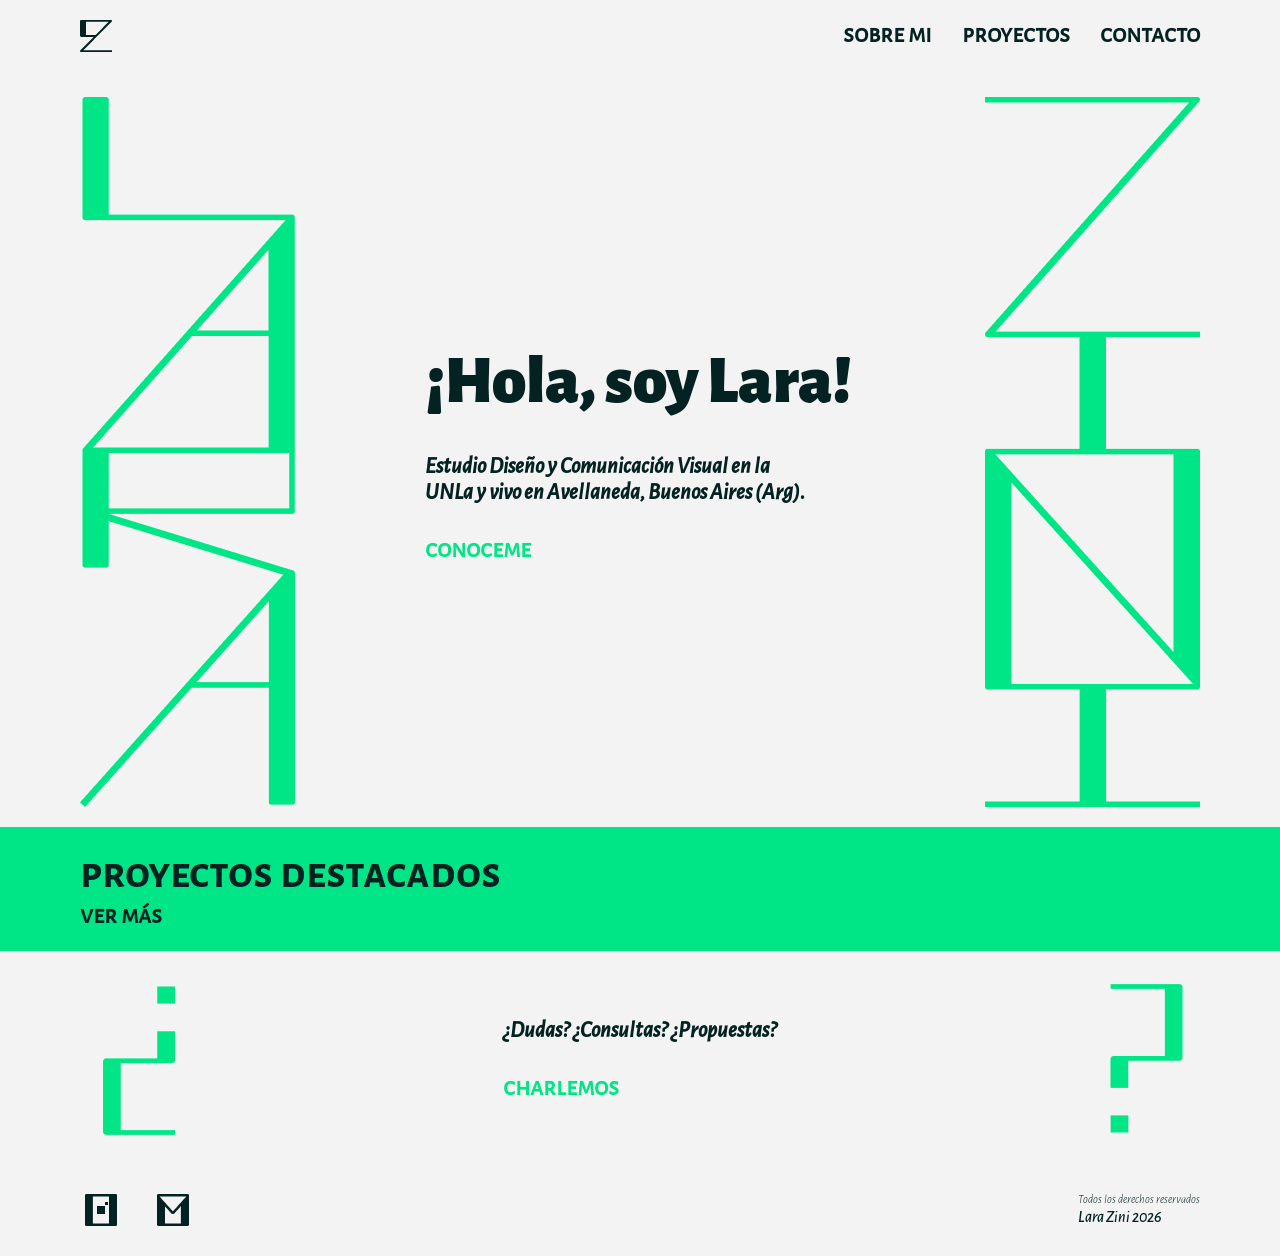
==== commit 77f3c90b: "correcciones pre-entrega" ====
--- a/index.html
+++ b/index.html
@@ -4,165 +4,69 @@
 <head>
     <meta charset="utf-8" />
     <link href="estilos.css" rel="stylesheet">
-    <title>ZiniLara_CV</title>
+    <title>ZiniLara_Porfolio</title>
     <link rel="icon" type="image/x-icon" href="img/favicon.ico">
 </head>
 
 <body>
     <header>
+        <a id="isotipo" href="index.html" target="_self"> <img src="img/isotipo-negro.png" alt="isotipo" width="32px"
+                height="32px" /> </a> <!-- la razón por la que se cambia el tamaño del ícono es porque el hover lo tiene la img y no la etiqueta padre, te recomiendo que para este caso utilices una etiqueta div vacía de contenido con propiedades css, y desde css le ponés bg junto a lo mismo con hover y distindo bg, y no con content. -->
         <nav>
-            <a href="#sobre"> Sobre mi </a>
-            <a href="#formación"> Formación académica </a>
-            <a href="#experiencia"> Experiencia laboral </a>
-            <a href="#habilidades">Habilidades</a>
-            <a href="#certificación"> Certificación </a>
-            <a href="#contacto"> Contacto </a>
+            <a href="sobremi.html" target="_self"> <h4>sobre mi</h4></a>
+            <a href="proyectos.html" target="_self"> <h4>proyectos</h4></a>
+            <a href="contacto.html" target="_self"><h4>contacto</h4></a>
         </nav>
-        <h1> Lara Zini </h1>
     </header>
 
     <main>
-        <section id="sobre">
-            <h2> Sobre mi </h2>
-            <div>
-                <img src="img/larazini-cv.jpg" alt="foto de Lara Zini" width="400px" height="400px" />
-                <article>
-                    <h4> ¡Hola, soy Lara! </h4>
-                    <p> Nací en Avellaneda, Buenos Aires en el 2003. Estoy finalizando mi Licenciatura en Diseño y
-                        Comunicación Visual y me encuentro en búsqueda de un puesto que me ayude a potenciar mi
-                        conocimiento en el área.
-                    </p>
-                    <p>
-                        Me considero una persona muy resolutiva, suelo resaltar por mi gran creatividad y organización,
-                        tanto en proyectos individuales como en co-creación.
-                    </p>
-                </article>
-            </div>
+        <section id="bienvenida">
+            <img src="img/logotipo-lara.png" alt="logotipo de Lara Zini 1" width="215px" height="710px" />
+            <article>
+                <h1>¡Hola, soy Lara!</h1>
+                <h6>Estudio Diseño y Comunicación Visual en la UNLa y vivo en Avellaneda, Buenos Aires (Arg).</h6>
+                <a class="boton" href="#"> <!-- no te olvides de poner el href! -->
+                    <h4>conoceme</h4>
+                </a>
+            </article>
+            <img src="img/logotipo-zini.png" alt="logotipo de Lara Zini 2" width="215px" height="710px" />
         </section>
-
-        <section id="formación">
-            <h2> Formación académica </h2>
-            <div>
-                <article>
-                    <h3> Licenciatura en Diseño y Comunicación Visual </h3>
-                    <ul class="lista-espaciada">
-                        <li> Universidad Nacional de Lanús</li>
-                        <li>2022 - actualidad</li>
-                    </ul>
-
-                </article>
-                <article>
-                    <h3> Educación secundaria con especialización en Ciencias Sociales </h3>
-                    <ul class="lista-espaciada">
-                        <li> Instituto Pio XII de Avellaneda</li>
-                        <li>2016 - 2021</li>
-                    </ul>
-                </article>
-            </div>
+        <section id="proyectos-destacados">
+            <h2>proyectos destacados</h2>
+            <a class="boton-negro" href="#"> <!-- no te olvides de poner el href! -->
+                <h4>ver más</h4>
+            </a>
         </section>
-
-        <section id="experiencia">
-            <h2> Experiencia laboral </h2>
-            <div>
-                <article class="circulo">
-                    <h3> Recepcionista </h3>
-                    <h4> Ab Nails, 2023-2024 </h4>
-                    <ul>
-                        <li> Atención al cliente</li>
-                        <li> Organización de agenda y turnos</li>
-                        <li> Encargada de caja y facturación</li>
-                        <li>Apertura y cierre del local</li>
-                        <li>Trato con proveedores</li>
-                        <li>Manejo de redes sociales</li>
-                        <li>Empaque y envio de productos</li>
-                    </ul>
-                </article>
-
-                <article class="circulo">
-                    <h3> Fotógrafa </h3>
-                    <h4> Freelancer, 2019-2022 </h4>
-                    <ul>
-                        <li>Armado de set</li>
-                        <li>Toma de fotografías</li>
-                        <li>Edición y retoques</li>
-                        <li>Atención al cliente</li>
-                        <li>Manejo de redes sociales</li>
-                    </ul>
-                </article>
-            </div>
-        </section>
-
-        <section id="habilidades">
-            <h2> Habilidades </h2>
-            <h3>Software</h3>
-            <div>
-                <article>
-                    <h4>Adobe Illustrator</h4>
-                    <img class="porcentaje" src="img/habilidades-1.png" alt="Nivel alto de manejo" width="89px"
-                        height="24px" />
-                </article>
-                <article>
-                    <h4>Adobe Photoshop</h4>
-                    <img class="porcentaje" src="img/habilidades-2.png" alt="Nivel alto de manejo" width="89px"
-                        height="24px" />
-                </article>
-                <article>
-                    <h4>Adobe Indesign</h4>
-                    <img class="porcentaje" src="img/habilidades-2.png" alt="Nivel alto de manejo" width="89px"
-                        height="24px" />
-                </article>
-                <article>
-                    <h4>Figma</h4>
-                    <img class="porcentaje" src="img/habilidades-1.png" alt="Nivel alto de manejo" width="89px"
-                        height="24px" />
-                </article>
-            </div>
-
-            <h3>Idiomas</h3>
-            <div>
-                <article>
-                    <h4>Español nativo</h4>
-                    <img class="porcentaje" src="img/habilidades-1.png" alt="Nivel alto de manejo" width="89px"
-                        height="24px" />
-                </article>
-                <article>
-                    <h4>Inglés</h4>
-                    <img class="porcentaje" src="img/habilidades-2.png" alt="Nivel alto de manejo" width="89px"
-                        height="24px" />
-                </article>
-            </div>
-        </section>
-
-        <section id="certificación">
-            <h2>Certificación</h2>
+        <section id="signos-pregunta">
+            <img src="img/icono-pregunta-apertura.png" alt="signo pregunta apertura" width="120px" height="178px" />
             <article>
-                <h3>Adobe Illustrator/Photoshop</h3>
-                <ul class="lista-espaciada">
-                    <li>Coderhouse</li>
-                    <li>2024</li>
-                </ul>
+                <h6>¿Dudas? ¿Consultas? ¿Propuestas?</h6>
+                <a class="boton" href="#">
+                    <h4>charlemos</h4>
+                </a>
             </article>
-            <article>
-                <h3>Diseño UX/UI</h3>
-                <ul class="lista-espaciada">
-                    <li>Coderhouse</li>
-                    <li>2024</li>
-                </ul>
-            </article>
-            <article>
-                <h3>Fotografía inicial</h3>
-                <ul class="lista-espaciada">
-                    <li>Ref producciones</li>
-                    <li>2019</li>
-                </ul>
-            </article>
+            <img src="img/icono-pregunta-cierre.png" alt="signo pregunta cierre" width="120px" height="178px" />
         </section>
     </main>
 
-    <footer id="contacto">
-        <h2> Contacto </h2>
-        <p> Lara Zini </p>
-        <a href="#"> larazini08@gmail.com </a>
+    <footer>
+        <ul id="redes"> <!-- cuando apliques links a sitios externos te conviene agregar el atributo target="_blank" para que se abra en una pestaña distinta y no se pierda tu sitio -->
+            <li>
+                <a id="instagram" href="https://www.instagram.com/larazini.dg/?hl=es"><img src="img/icono-instagram-negro.png" alt="icono instagram" width="42px" 
+                        height="42px" /></a>
+            </li>
+            <li>
+                <a id="mail" href="mailto:larazini08@gmail.com"><img src="img/icono-mail-negro.png" alt="icono mail" width="42px" height="42px" /></a>
+            </li>
+        </ul>
+        <ul id="legales">
+            <li>
+                <aclaracion>Todos los derechos reservados</aclaracion> <!--esta etiqueta no existe!!!  -->
+            </li>
+            <li>
+                <aclaracion2>Lara Zini 2026</aclaracion2>
+            </li>
+        </ul>
     </footer>
 </body>
 
--- a/estilos.css
+++ b/estilos.css
@@ -3,219 +3,313 @@
 
 /*AJUSTES GENERALES*/
 @font-face {
-    font-family: 'rosario-reg';
-    src: url(fonts/Rosario-Regular.otf);
+    font-family: 'alegreyasans-regular';
+    src: url(fonts/AlegreyaSans-Regular.ttf);
     font-weight: normal;
     font-style: normal;
 }
 
 @font-face {
-    font-family: 'rosario-bold';
-    src: url(fonts/Rosario-Bold.otf);
+    font-family: 'alegreyasans-lightitalic';
+    src: url(fonts/AlegreyaSans-LightItalic.ttf);
+    font-weight: lighter;
+    font-style: italic;
+}
+
+@font-face {
+    font-family: 'alegreyasans-mediumitalic';
+    src: url(fonts/AlegreyaSans-MediumItalic.ttf);
+    font-weight: medium;
+    font-style: italic;
+}
+
+@font-face {
+    font-family: 'alegreyasans-bolditalic';
+    src: url(fonts/AlegreyaSans-BoldItalic.ttf);
+    font-weight: bold;
+    font-style: italic;
+}
+@font-face {
+    font-family: 'alegreyasans-black';
+    src: url(fonts/AlegreyaSans-Black.ttf);
+    font-weight: bolder;
+    font-style: normal;
+}
+
+@font-face {
+    font-family: 'alegreyasansSC-regular';
+    src: url(fonts/AlegreyaSansSC-Regular.ttf);
+    font-weight: normal;
+    font-style: normal;
+}
+
+@font-face {
+    font-family: 'alegreyasansSC-bold';
+    src: url(fonts/AlegreyaSansSC-Bold.ttf);
     font-weight: bold;
     font-style: normal;
 }
 
-@font-face {
-    font-family: 'rosario-lightitalic';
-    src: url(fonts/Rosario-LightItalic.otf);
-    font-weight: lighter;
-    font-style: italic;
-}
-
-@font-face {
-    font-family: 'bitcount-grid-simple';
-    src: url(fonts/BitcountGridSingle-Regular.ttf);
-    font-weight: normal;
-    font-style: normal;
-}
-
 
 /*CARACTERISTICAS*/
 
-body {
-    background-color: rgb(232, 247, 201);
-    font-family: 'rosario-reg', sans-serif;
-    text-align: center;
+body{
+    background-color:#F3F3F3;
+    font-family:'alegreyasans-regular', sans-serif;
+    font-size: 1rem; /* no está bueno establecer un tamaño tipográfico desde el body porque vas a establecer tamaños distintos en toda la página */
     text-wrap: balance;
-    color: rgb(0, 0, 0);
-    margin: 0;
-    padding: 0%;
-}
-
-header {
-    font-family: 'bitcount-grid-simple', serif;
-    background-color: rgb(0, 102, 51);
-    color: rgb(232, 247, 201);
-    padding: 15px;
-}
-
-nav a {
+    color: #042222;
+    margin: 0;
+    padding: 0;
+}
+
+
+/*ESTILOS TIPOGRÁFICOS*/
+
+h1{
+    font-family: 'alegreyasans-black', sans-serif;
+    font-size: 4.3rem;
+    margin: 0;
+}
+
+h2{
+    font-family: 'alegreyasansSC-bold', sans-serif;
+    font-size: 2.8rem;
+    margin: 0;
+}
+
+h3{
+    font-family: 'alegreyasans-bolditalic', sans-serif;
+    font-size: 2.4rem;
+    margin: 0
+}
+
+h4{
+    font-family: 'alegreyasansSC-regular', sans-serif;
+    font-size: 1.6rem;
+    margin: 0;
+}
+
+h5{
+    font-family: 'alegreyasansSC-bold', sans-serif;
+    font-size: 1.6rem;
+    margin: 0;
+}
+
+h6{
+    font-family: 'alegreyasans-mediumitalic', sans-serif;
+    font-size: 1.4rem;
+    margin: 0;
+}
+
+aclaracion{
+    font-family: 'alegreyasans-lightitalic', sans-serif;
+    font-size: 0.75rem;
+    margin: 0;
+}
+
+aclaracion2{
+    font-family: 'alegreyasans-mediumitalic', sans-serif;
+    font-size: 1rem;
+    margin: 0;
+}
+
+p{
+    font-size: 1rem;
+    line-height: 1.75rem;
+    margin: 0;
+}
+
+
+/*TODOS LOS HTML*/
+
+header{
+    display: flex;
+    justify-content: space-between;
+    flex-wrap: wrap;
+    padding: 20px 0;
+    margin: 0 80px;
+    gap: 40px;
+}
+
+nav{
+    display: flex;
+    flex-wrap: wrap;
+    gap: 30px
+}
+
+a{
     text-decoration: none;
-    color: rgb(232, 247, 201);
-}
-
-h1 {
-    font-size: 6rem;
-    margin: 30px;
-}
-
-h2 {
-    font-family: 'bitcount-grid-simple', serif;
-    font-size: 3rem;
-    color: rgb(0, 102, 51);
-}
-
-h3 {
-    font-family: 'bitcount-grid-simple', serif;
-    font-size: 1.5rem;
-    color: rgb(0, 0, 0);
-}
-
-h4 {
-    font-family: 'rosario-lightitalic', sans-serif;
-}
-
-nav {
-    display: flex;
-    justify-content: space-around;
-    flex-wrap: wrap;
-    row-gap: 30px;
-    column-gap: 70px;
-}
-
-main {
-    padding: 60px 0;
-}
-
-
-#sobre {
-    margin: 70px;
-}
-
-#sobre article {
-    max-width: 567px;
-}
-
-img {
-    border-radius: 100%;
-}
-
-#sobre div {
-    display: flex;
-    align-items: center;
-    justify-content: center;
-    flex-wrap: wrap;
-    align-content: center;
-}
-
-
-#formación {
-    margin: 70px;
-}
-
-#formación div {
-    display: flex;
-    flex-direction: column;
-    align-items: center;
-    justify-content: center;
-    flex-wrap: wrap;
-    align-content: center;
-}
-
-#formación article {
-    padding: 15px;
-}
-
-.lista-espaciada {
-    display: flex;
-    justify-content: center;
-    flex-wrap: wrap;
-    column-gap: 40px;
-    row-gap: 10px;
-}
-
-#experiencia {
-    color: rgb(232, 247, 201);
-    background-color: rgb(0, 102, 51);
-    padding: 30px 50px 70px 50px;
-}
-
-#experiencia h2,
-#experiencia h3 {
-    color: rgb(232, 247, 201);
-}
-
-#experiencia div {
-    display: flex;
-    justify-content: space-around;
-    flex-wrap: wrap;
-    align-content: center;
-    gap: 40px;
-}
-
-.circulo {
-    width: 400px;
-    height: 400px;
-    border: 2px solid rgb(232, 247, 201);
-    border-radius: 50%;
-    display: flex;
+    color: #042222;
+}
+
+a:hover{
+    color: #00E686;
+}
+
+.boton{
+    color: #00E686;
+    border-width: 3px 12px ;
+    border-color: #042222; /* para que se vea el borde te falta establecer qué tipo de apariencia va a tener con border-style y uno de los valores que te tira */
+}
+
+.boton:hover{
+    color: #F3F3F3;
+    background-color: #00E686;
+}
+
+.boton-negro{
+    border-width: 3px 12px ;
+    border-color: #042222;
+}
+
+.boton-negro:hover{
+    color: #00E686;
+    background-color: #042222;
+}
+
+#isotipo:hover{
+    content: url(img/isotipo-verde.png);
+    width: 32px; height: 32px;
+}
+
+ul{
+    list-style: none;
+    margin: 0;
+    padding: 0;
+}
+
+footer{
+    display: flex;
+    justify-content: space-between;
+    flex-wrap: wrap;
+    padding: 20px 0;
+    margin: 0 80px;
+}
+
+#instagram:hover{
+    content: url(img/icono-instagram-verde.png);
+}
+
+#mail:hover{
+    content: url(img/icono-mail-verde.png);
+}
+
+#redes{
+    display: flex;
+    gap: 30px;
+}
+
+
+/*INDEX HTML*/
+section{
+padding: 20px 0;
+}
+
+#bienvenida{
+    display: flex;
+    justify-content: space-between;
+    gap: 50px;
+    margin: 0 80px;
+}
+
+#bienvenida article{
+    display: flex;
+    max-width: 431px;
     flex-direction: column;
     justify-content: center;
-    align-items: center;
-}
-
-ul {
-    list-style: none;
-    margin: 0;
-    padding: 0;
-}
-
-#habilidades {
-    padding: 60px;
-}
-
-#habilidades h3 {
-    padding: 20px 0 0 0;
-}
-
-#habilidades div {
-    display: flex;
+    gap: 30px;
+}
+
+#proyectos-destacados{
+    background-color: #00E686;
+    padding: 20px 80px;
+}
+
+#proyectos-destacados h2{
+    color: #042222;
+}
+
+#signos-pregunta{
+    display: flex;
+    justify-content: space-between;
+    gap: 50px;
+    margin: 0 80px;
+}
+
+#signos-pregunta article{
+    display: flex;
+    flex-direction: column;
     justify-content: center;
-    flex-wrap: wrap;
-    align-content: center;
-    column-gap: 50px;
-    row-gap: 15px;
-}
-
-#habilidades article {
+    gap: 30px;
+}
+
+/*SOBRE MI HTML*/
+
+#sobremi{
+    background-color: #00E686;
     display: flex;
     justify-content: center;
-    align-items: center;
-    gap: 20px;
-}
-
-.porcentaje {
-    border-radius: 0%;
-}
-
-#certificación {
-    padding: 40px;
-}
-
-#certificación article {
-    padding: 15px;
-}
-
-
-footer {
-    background-color: rgb(0, 102, 51);
-    color: rgb(232, 247, 201);
-    padding: 30px;
-}
-
-footer h2,
-footer a {
-    color: rgb(232, 247, 201);
-    text-decoration: none;
-}+    flex-wrap: wrap;
+    gap: 40px;
+}
+
+#sobremi article{
+    max-width: 514px;
+}
+
+h2{
+    color: #00E686;
+}
+
+#informacion{
+    display: flex;
+    justify-content: space-evenly; /* este espacio en el medio queda muy grande en pantallas grandes, te conviene aprovechar el gap y directamente centrar el contenido para que no queden columnas tan alejadas */
+    flex-wrap: wrap;
+    gap: 40px;
+}
+
+#formacion{
+    max-width: 388px; /* está bien que se lo apliques a formación, pero en proyectos grandes te conviene aplicarlo sobre una etiqueta más general, por ej, los div que están encolumnando las secciones podrían empezar a tener una class para poder agregarle este máximo y, si algún día cambia el contenido, el diseño sigue coherente en tamaños */
+}
+
+/*PROYECTOS HTML*/
+
+
+/*CONTACTO HTML*/
+
+#contacto{
+    background-color: #00E686;
+    padding: 20px 80px;
+}
+
+form{
+    width: 100%;
+    height: auto;
+    display: flex;
+    flex-wrap: wrap;
+    flex-direction: row;
+    justify-content: space-between;
+    padding: 50px 0;
+}
+
+label{
+    display: block;
+    height: 25px;
+}
+
+input{
+    width: 100%;
+    height: 30px;
+    border-width: 3px 12px ;
+    border-color: #042222;
+    background-color: #00E686;
+}
+
+textarea{
+    width: 100%;
+    height: 130px;
+    border-width: 3px 12px ;
+    border-color: #042222;
+    background-color: #00E686;
+}
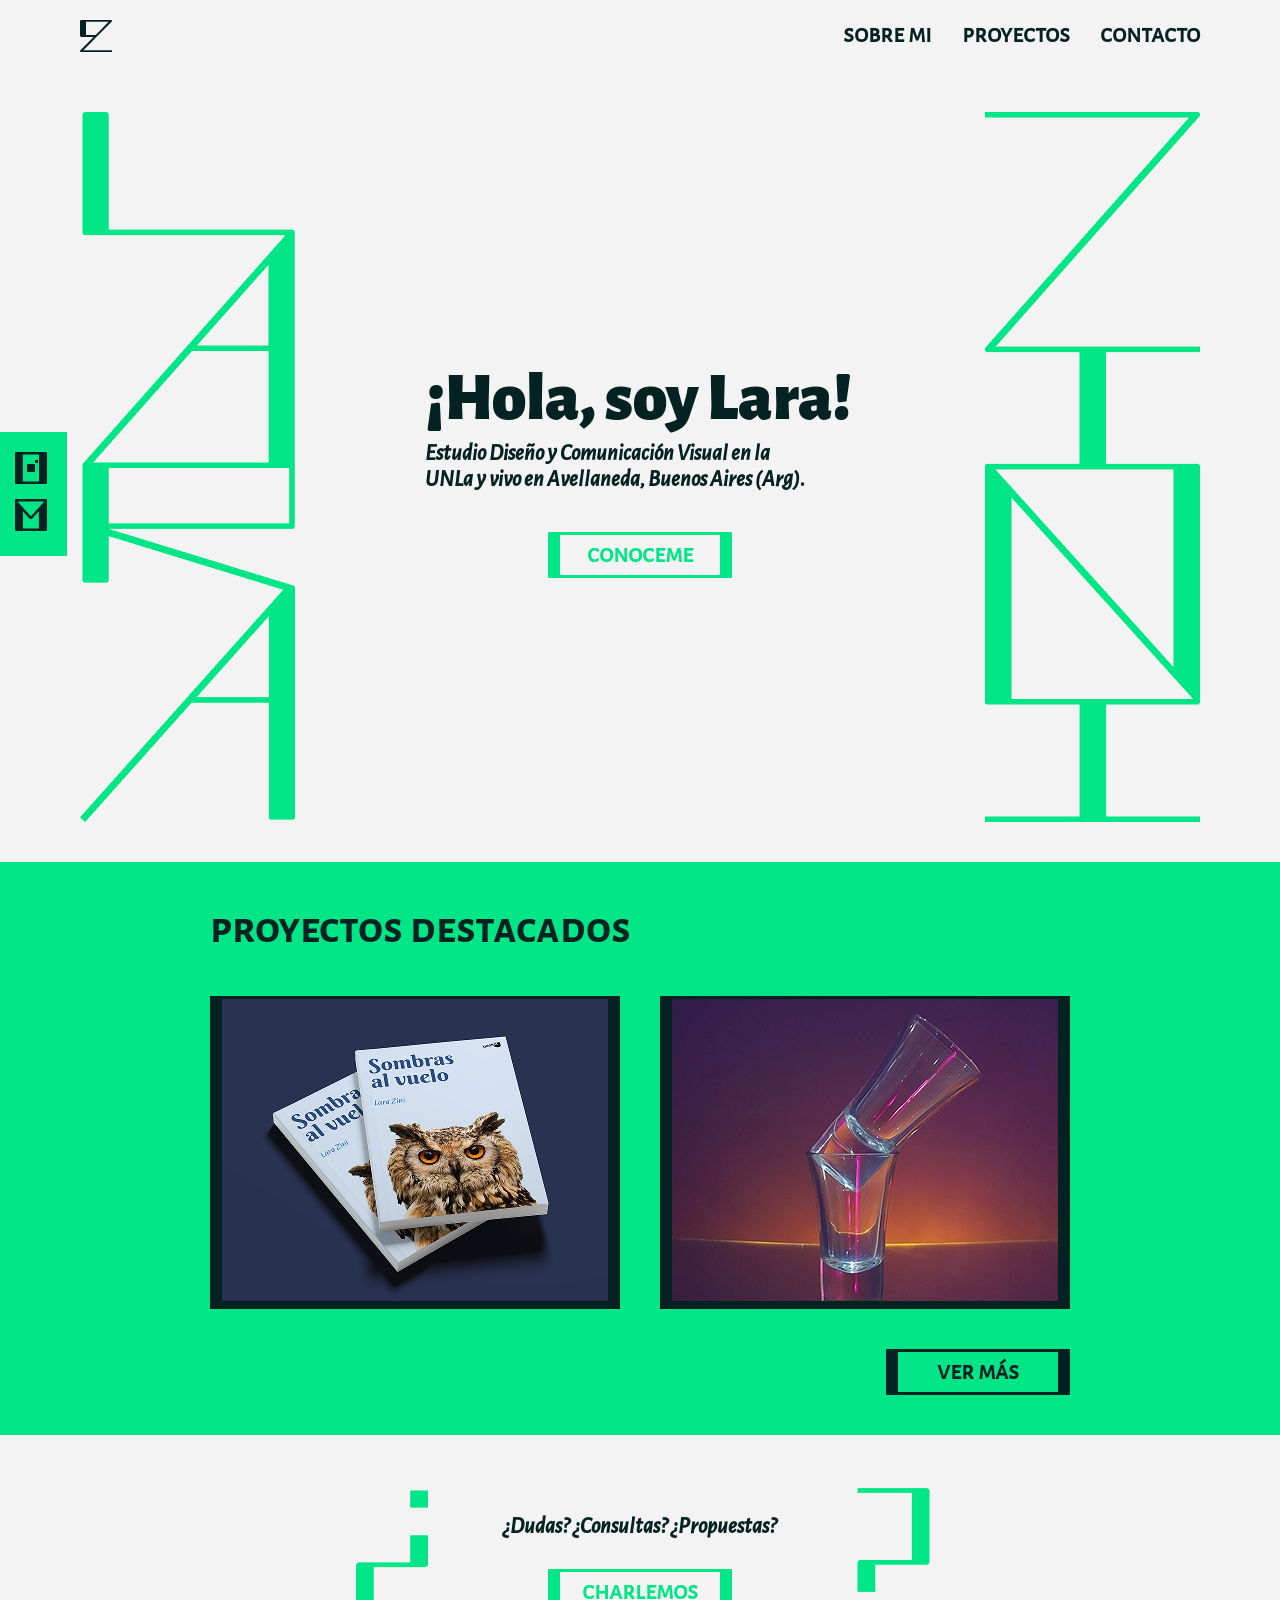
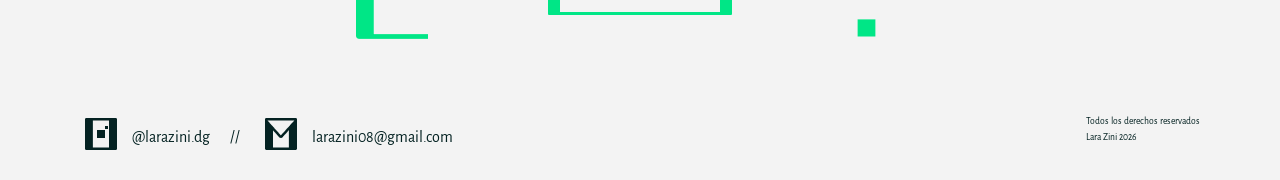
==== commit e80d4a59: "html y css" ====
--- a/index.html
+++ b/index.html
@@ -3,71 +3,142 @@
 
 <head>
     <meta charset="utf-8" />
+    <meta name="viewport" content="width=device-width, initial-scale=1.0">
+    <meta name="author" content="Lara Zini">
+    <meta name="keywords" content="diseñador gráfico, branding, identidad de marca, diseño editorial, fotógrafo">
     <link href="estilos.css" rel="stylesheet">
+    <link rel="stylesheet" type="text/css" href="lightbox/jquery.fancybox.css">
     <title>ZiniLara_Porfolio</title>
     <link rel="icon" type="image/x-icon" href="img/favicon.ico">
 </head>
 
 <body>
     <header>
-        <a id="isotipo" href="index.html" target="_self"> <img src="img/isotipo-negro.png" alt="isotipo" width="32px"
-                height="32px" /> </a> <!-- la razón por la que se cambia el tamaño del ícono es porque el hover lo tiene la img y no la etiqueta padre, te recomiendo que para este caso utilices una etiqueta div vacía de contenido con propiedades css, y desde css le ponés bg junto a lo mismo con hover y distindo bg, y no con content. -->
+        <a href="index.html" target="_self">
+            <div class="isotipo"></div>
+        </a>
         <nav>
-            <a href="sobremi.html" target="_self"> <h4>sobre mi</h4></a>
-            <a href="proyectos.html" target="_self"> <h4>proyectos</h4></a>
-            <a href="contacto.html" target="_self"><h4>contacto</h4></a>
+            <a href="sobremi.html" target="_self">
+                <h4>sobre mi</h4>
+            </a>
+            <a href="proyectos.html" target="_self">
+                <h4>proyectos</h4>
+            </a>
+            <a href="contacto.html" target="_self">
+                <h4>contacto</h4>
+            </a>
         </nav>
     </header>
 
     <main>
+        <section id="fijo">
+            <ul id="fijo-ul">
+                <li>
+                    <a class="instagram" href="https://www.instagram.com/larazini.dg/?hl=es" target="_blank"><img
+                            src="img/icono-instagram-negro.png" alt="icono instagram" width="42px" height="42px" /></a>
+                </li>
+                <li>
+                    <a class="mail" href="mailto:larazini08@gmail.com" target="_blank"><img
+                            src="img/icono-mail-negro.png" alt="icono mail" width="42px" height="42px" /></a>
+                </li>
+            </ul>
+        </section>
+
         <section id="bienvenida">
-            <img src="img/logotipo-lara.png" alt="logotipo de Lara Zini 1" width="215px" height="710px" />
+            <img id="logo-lara" src="img/index/logotipo-lara.png" alt="Lara" width="215px" height="710px" />
             <article>
-                <h1>¡Hola, soy Lara!</h1>
-                <h6>Estudio Diseño y Comunicación Visual en la UNLa y vivo en Avellaneda, Buenos Aires (Arg).</h6>
-                <a class="boton" href="#"> <!-- no te olvides de poner el href! -->
-                    <h4>conoceme</h4>
-                </a>
+                <div>
+                    <h1>¡Hola, soy Lara!</h1>
+                    <h6>Estudio Diseño y Comunicación Visual en la UNLa y vivo en Avellaneda, Buenos Aires (Arg).</h6>
+                </div>
+                <div id="boton-bienvenida">
+                    <a class="boton" href="sobremi.html">
+                        <h4>conoceme</h4>
+                    </a>
+                </div>
             </article>
-            <img src="img/logotipo-zini.png" alt="logotipo de Lara Zini 2" width="215px" height="710px" />
+            <img id="logo-zini" src="img/index/logotipo-zini.png" alt="Zini" width="215px" height="710px" />
         </section>
         <section id="proyectos-destacados">
             <h2>proyectos destacados</h2>
-            <a class="boton-negro" href="#"> <!-- no te olvides de poner el href! -->
-                <h4>ver más</h4>
-            </a>
+
+            <article class="galeria">
+                <div id="galeria-libro">
+                    <a href="img/proyectos/libro/libro.jpg" data-fancybox="libro" data-caption="Diseño editorial"
+                        width="1160px" height="870px"><img src="img/proyectos/libro/libro-thumbnal.jpg" alt="libro"
+                            width="410px" height="308px"></a>
+                    <a href="img/proyectos/libro/libro-1.jpg" data-fancybox="libro"
+                        data-caption="Composición de doble página" width="1160px" height="870px"></a>
+                    <a href="img/proyectos/libro/libro-2.jpg" data-fancybox="libro"
+                        data-caption="Estampillas ilustradas" width="1160px" height="870px"></a>
+                    <a href="img/proyectos/libro/libro-3.jpg" data-fancybox="libro"
+                        data-caption="Composición de doble página" width="1160px" height="870px"></a>
+                    <a href="img/proyectos/libro/libro-4.jpg" data-fancybox="libro" data-caption="Tapa y contratapa"
+                        width="1160px" height="870px"></a>
+                </div>
+
+                <div id="galeria-fotoproducto">
+                    <a href="img/proyectos/fotoproducto/fotoproducto.jpg" data-fancybox="fotoproducto"
+                        data-caption="Vidrio" width="653px" height="870px"><img
+                            src="img/proyectos/fotoproducto/fotoproducto-thumbnal.jpg" alt="fotoproducto" width="410px"
+                            height="308px"></a>
+                    <a href="img/proyectos/fotoproducto/fotoproducto-1.jpg" data-fancybox="fotoproducto"
+                        data-caption="Metal" width="652px" height="870px"></a>
+                    <a href="img/proyectos/fotoproducto/fotoproducto-2.jpg" data-fancybox="fotoproducto"
+                        data-caption="Cuero" width="1160px" height="870px"></a>
+                    <a href="img/proyectos/fotoproducto/fotoproducto-3.jpg" data-fancybox="fotoproducto"
+                        data-caption="Orgánico" width="653px" height="870px"></a>
+                    <a href="img/proyectos/fotoproducto/fotoproducto-4.jpg" data-fancybox="fotoproducto"
+                        data-caption="Orgánico" width="870px" height="870px"></a>
+                </div>
+            </article>
+
+            <div>
+                <a class="boton-negro" href="proyectos.html">
+                    <h4>ver más</h4>
+                </a>
+            </div>
         </section>
         <section id="signos-pregunta">
-            <img src="img/icono-pregunta-apertura.png" alt="signo pregunta apertura" width="120px" height="178px" />
+            <img id="signo-abre" src="img/index/icono-pregunta-apertura.png" alt="signo pregunta apertura" width="120px"
+                height="178px" />
             <article>
                 <h6>¿Dudas? ¿Consultas? ¿Propuestas?</h6>
-                <a class="boton" href="#">
+                <a class="boton" href="contacto.html">
                     <h4>charlemos</h4>
                 </a>
             </article>
-            <img src="img/icono-pregunta-cierre.png" alt="signo pregunta cierre" width="120px" height="178px" />
+            <img id="signo-cierra" src="img/index/icono-pregunta-cierre.png" alt="signo pregunta cierre" width="120px" height="178px" />
         </section>
     </main>
 
     <footer>
-        <ul id="redes"> <!-- cuando apliques links a sitios externos te conviene agregar el atributo target="_blank" para que se abra en una pestaña distinta y no se pierda tu sitio -->
+        <ul class="redes">
             <li>
-                <a id="instagram" href="https://www.instagram.com/larazini.dg/?hl=es"><img src="img/icono-instagram-negro.png" alt="icono instagram" width="42px" 
-                        height="42px" /></a>
+                <a class="instagram" href="https://www.instagram.com/larazini.dg/?hl=es" target="_blank"><img
+                        src="img/icono-instagram-negro.png" alt="icono instagram" width="42px" height="42px" /></a>
+                <p>@larazini.dg</p>
             </li>
             <li>
-                <a id="mail" href="mailto:larazini08@gmail.com"><img src="img/icono-mail-negro.png" alt="icono mail" width="42px" height="42px" /></a>
+                <p>//</p>
+            </li>
+            <li>
+                <a class="mail" href="mailto:larazini08@gmail.com" target="_blank"><img src="img/icono-mail-negro.png"
+                        alt="icono mail" width="42px" height="42px" /></a>
+                <p>larazini08@gmail.com</p>
             </li>
         </ul>
         <ul id="legales">
             <li>
-                <aclaracion>Todos los derechos reservados</aclaracion> <!--esta etiqueta no existe!!!  -->
+                <p>Todos los derechos reservados</p>
             </li>
             <li>
-                <aclaracion2>Lara Zini 2026</aclaracion2>
+                <p>Lara Zini 2026</p>
             </li>
         </ul>
     </footer>
+    <script src="lightbox/jquery.min.js"></script>
+    <script src="lightbox/jquery.fancybox.js"></script>
 </body>
 
 </html>
--- a/estilos.css
+++ b/estilos.css
@@ -54,17 +54,20 @@
 /*CARACTERISTICAS*/
 
 body{
-    background-color:#F3F3F3;
+    background-color:var(--blanco);
     font-family:'alegreyasans-regular', sans-serif;
-    font-size: 1rem; /* no está bueno establecer un tamaño tipográfico desde el body porque vas a establecer tamaños distintos en toda la página */
     text-wrap: balance;
-    color: #042222;
+    color:var(--negro);
     margin: 0;
     padding: 0;
-}
-
-
-/*ESTILOS TIPOGRÁFICOS*/
+    min-height: 100vh;
+    display: flex;
+    flex-direction: column;
+    justify-content: space-between;
+}
+
+
+/*ESTILOS*/
 
 h1{
     font-family: 'alegreyasans-black', sans-serif;
@@ -102,24 +105,17 @@
     margin: 0;
 }
 
-aclaracion{
-    font-family: 'alegreyasans-lightitalic', sans-serif;
-    font-size: 0.75rem;
-    margin: 0;
-}
-
-aclaracion2{
-    font-family: 'alegreyasans-mediumitalic', sans-serif;
-    font-size: 1rem;
-    margin: 0;
-}
-
 p{
     font-size: 1rem;
     line-height: 1.75rem;
     margin: 0;
 }
 
+:root{
+    --blanco:#F3F3F3;
+    --verde:#00E686;
+    --negro: #042222;
+}
 
 /*TODOS LOS HTML*/
 
@@ -138,39 +134,62 @@
     gap: 30px
 }
 
+.isotipo{
+    background-image: url(img/isotipo-negro.png); width: 32px; height: 32px;
+}
+
+.isotipo:hover{
+    content: url(img/isotipo-verde.png);
+    width: 32px; height: 32px;
+}
+
 a{
     text-decoration: none;
-    color: #042222;
+    color:var(--negro);
 }
 
 a:hover{
-    color: #00E686;
+    color: var(--verde);
+}
+
+#fijo{
+    background-color: var(--verde);
+    position: fixed;
+    top: 48%;
+    left: 0%;
+    padding: 15px 15px 15px 10px;
 }
 
 .boton{
-    color: #00E686;
+    color:var(--verde);
     border-width: 3px 12px ;
-    border-color: #042222; /* para que se vea el borde te falta establecer qué tipo de apariencia va a tener con border-style y uno de los valores que te tira */
+    border-color: var(--verde);
+    border-style: solid;
+    border-radius: 1px;
+    width: 160px;
+    text-align: center;
+    padding: 5px 0;
 }
 
 .boton:hover{
-    color: #F3F3F3;
-    background-color: #00E686;
+    color: var(--blanco);
+    background-color: var(--verde);
 }
 
 .boton-negro{
     border-width: 3px 12px ;
-    border-color: #042222;
+    border-color: var(--negro);
+    border-style: solid;
+    border-radius: 1px;
+    width: 160px;
+    padding: 5px 0;
+    display: flex;
+    justify-content: center;
 }
 
 .boton-negro:hover{
-    color: #00E686;
-    background-color: #042222;
-}
-
-#isotipo:hover{
-    content: url(img/isotipo-verde.png);
-    width: 32px; height: 32px;
+    color: var(--verde);
+    background-color: var(--negro);
 }
 
 ul{
@@ -185,30 +204,44 @@
     flex-wrap: wrap;
     padding: 20px 0;
     margin: 0 80px;
-}
-
-#instagram:hover{
+    gap: 15px;
+}
+
+.redes li{
+    display: flex;
+    align-items: center;
+    gap: 10px;
+}
+
+.instagram:hover{
     content: url(img/icono-instagram-verde.png);
 }
 
-#mail:hover{
+.mail:hover{
     content: url(img/icono-mail-verde.png);
 }
 
-#redes{
-    display: flex;
-    gap: 30px;
+.redes{
+    display: flex;
+    gap: 20px;
+    flex-wrap: wrap;
+}
+
+#legales p{
+    font-size: 0.6rem;
+    line-height: 1rem;
 }
 
 
 /*INDEX HTML*/
 section{
-padding: 20px 0;
+padding: 40px 0;
 }
 
 #bienvenida{
     display: flex;
     justify-content: space-between;
+    flex-wrap: wrap;
     gap: 50px;
     margin: 0 80px;
 }
@@ -218,21 +251,36 @@
     max-width: 431px;
     flex-direction: column;
     justify-content: center;
-    gap: 30px;
+    gap: 40px;
+}
+
+#boton-bienvenida{
+    display: flex;
+    justify-content: center;
 }
 
 #proyectos-destacados{
-    background-color: #00E686;
-    padding: 20px 80px;
+    background-color:var(--verde);
+    padding: 40px 80px;
+    display: flex;
+    flex-direction: column;
+    align-content: center;
+    flex-wrap: wrap;
 }
 
 #proyectos-destacados h2{
-    color: #042222;
+    color: var(--negro);
+}
+
+#proyectos-destacados div{
+    display: flex;
+    justify-content: flex-end;
 }
 
 #signos-pregunta{
     display: flex;
-    justify-content: space-between;
+    justify-content: center;
+    flex-wrap: wrap;
     gap: 50px;
     margin: 0 80px;
 }
@@ -241,45 +289,169 @@
     display: flex;
     flex-direction: column;
     justify-content: center;
+    align-items: center;
     gap: 30px;
 }
 
 /*SOBRE MI HTML*/
 
 #sobremi{
-    background-color: #00E686;
-    display: flex;
-    justify-content: center;
-    flex-wrap: wrap;
+    background-color:var(--verde);
+    display: flex;
+    justify-content: center;
+    flex-wrap: wrap;
+    align-items: center;
     gap: 40px;
+    padding: 70px 20px;
 }
 
 #sobremi article{
-    max-width: 514px;
+    max-width: 415px;
+    display: flex;
+    flex-direction: column;
+    gap: 15px;
 }
 
 h2{
-    color: #00E686;
+    color:var(--verde);
 }
 
 #informacion{
     display: flex;
-    justify-content: space-evenly; /* este espacio en el medio queda muy grande en pantallas grandes, te conviene aprovechar el gap y directamente centrar el contenido para que no queden columnas tan alejadas */
+    justify-content: center;
     flex-wrap: wrap;
     gap: 40px;
-}
-
-#formacion{
-    max-width: 388px; /* está bien que se lo apliques a formación, pero en proyectos grandes te conviene aplicarlo sobre una etiqueta más general, por ej, los div que están encolumnando las secciones podrían empezar a tener una class para poder agregarle este máximo y, si algún día cambia el contenido, el diseño sigue coherente en tamaños */
+    padding: 20px;
+}
+
+#informacion div{
+    max-width: 388px;
+}
+
+#formacion, #certificacion, #habilidades, #experiencia{
+    display: flex;
+    flex-direction: column;
+    gap: 15px;
+}
+
+#habilidades div{
+    display: flex;
+    gap: 20px;
+}
+
+#experiencia div{
+    display: flex;
+    gap: 20px;
+}
+
+#informacion p {
+    font-family: 'alegreyasans-mediumitalic', sans-serif;
 }
 
 /*PROYECTOS HTML*/
 
+#proyectos{
+    display: flex;
+    flex-direction: column;
+    margin: 0 80px;
+}
+
+.galeria{
+    display: flex;
+    justify-content: center;
+    flex-wrap: wrap;
+    gap: 40px;
+    padding: 40px 0;
+}
+
+/*HOVER MINIATURAS*/
+
+#galeria-disco a{
+    display: inline-block;
+    background-image: url(img/proyectos/disco/disco-thumbnal-hover.jpg);
+    background-size: 410px 308px;
+    background-position: center;
+}
+
+#galeria-disco a:hover img{
+    opacity: 0;
+    transition: opacity 0.3s ease;
+}
+
+
+#galeria-landscape a{
+    display: inline-block;
+    background-image: url(img/proyectos/landscape/landscape-thumbnal-hover.jpg);
+    background-size: 410px 308px;
+    background-position: center;
+}
+
+#galeria-landscape a:hover img{
+    opacity: 0;
+    transition: opacity 0.3s ease;
+}
+
+
+#galeria-libro a{
+    display: inline-block;
+    background-image: url(img/proyectos/libro/libro-thumbnal-hover.jpg);
+    background-size: 410px 308px;
+    background-position: center;
+}
+
+#galeria-libro a:hover img{
+    opacity: 0;
+    transition: opacity 0.3s ease;
+}
+
+
+#galeria-festival a{
+    display: inline-block;
+    background-image: url(img/proyectos/festival/festival-thumbnal-hover.jpg);
+    background-size: 410px 308px;
+    background-position: center;
+}
+
+#galeria-festival a:hover img{
+    opacity: 0;
+    transition: opacity 0.3s ease;
+}
+
+
+#galeria-fotoproducto a{
+    display: inline-block;
+    background-image: url(img/proyectos/fotoproducto/fotoproducto-thumbnal-hover.jpg);
+    background-size: 410px 308px;
+    background-position: center;
+}
+
+#galeria-fotoproducto a:hover img{
+    opacity: 0;
+    transition: opacity 0.3s ease;
+}
+
+
+#galeria-modelo a{
+    display: inline-block;
+    background-image: url(img/proyectos/modelo/modelo-thumbnal-hover.jpg);
+    background-size: 410px 308px;
+    background-position: center;
+}
+
+#galeria-modelo a:hover img{
+    opacity: 0;
+    transition: opacity 0.3s ease;
+}
+
+
 
 /*CONTACTO HTML*/
 
+#contacto-body{
+    background-color: var(--verde);
+}
+
 #contacto{
-    background-color: #00E686;
     padding: 20px 80px;
 }
 
@@ -289,8 +461,21 @@
     display: flex;
     flex-wrap: wrap;
     flex-direction: row;
-    justify-content: space-between;
+    justify-content: center;
     padding: 50px 0;
+    gap: 80px;
+}
+
+.datos{
+    display: flex;
+    flex-direction: column;
+    gap: 15px;
+}
+
+.mensaje{
+    display: flex;
+    flex-direction: column;
+    gap: 15px;
 }
 
 label{
@@ -299,17 +484,88 @@
 }
 
 input{
-    width: 100%;
+    width: 410px;
     height: 30px;
     border-width: 3px 12px ;
-    border-color: #042222;
-    background-color: #00E686;
+    border-color:var(--negro);
+    border-style: solid;
+    background-color:var(--verde);
+}
+
+.enviar{
+    width: 160px;
+    text-align: center;
+    padding: 20px 0;
+    font-family: 'alegreyasansSC-regular', sans-serif;
+    font-size: 1.6rem;
+    margin: 0;
+    line-height: 0.2rem;
+}
+
+.enviar:hover{
+    color: var(--verde);
+    background-color: var(--negro);
+}
+
+.boton-enviar{
+    display: flex;
+    justify-content: flex-end;
+    padding: 30px 0;
+    border-radius: 1px;
 }
 
 textarea{
-    width: 100%;
-    height: 130px;
+    width:410px;
+    height: 215px;
     border-width: 3px 12px ;
-    border-color: #042222;
-    background-color: #00E686;
-}
+    border-color: var(--negro);
+    border-style: solid;
+    background-color:var(--verde);
+}
+
+/*MEDIA QUERIES*/
+
+@media screen and (max-width: 600px){
+    #bienvenida, #signos-pregunta{
+        margin:0 30px
+    }
+
+    h1{
+        font-size: 3rem;
+    }
+
+    h2{
+        font-size: 2.1rem;
+    }
+
+    h4{
+        font-size: 1.3rem;
+    }
+
+    h6{
+        font-size: 1rem;
+    }
+
+    p{
+        font-size: 0.8rem;
+    }
+
+    header{
+        margin: 0 20px;
+    }
+
+    footer{
+        margin: 0 20px;
+        flex-wrap: wrap;
+    }
+
+    #logo-lara, #logo-zini{
+        width: 71px;
+        height: 236px;
+    }
+
+    #signo-abre, #signo-cierra{
+        width: 44px;
+        height: 65px;
+    }
+}
